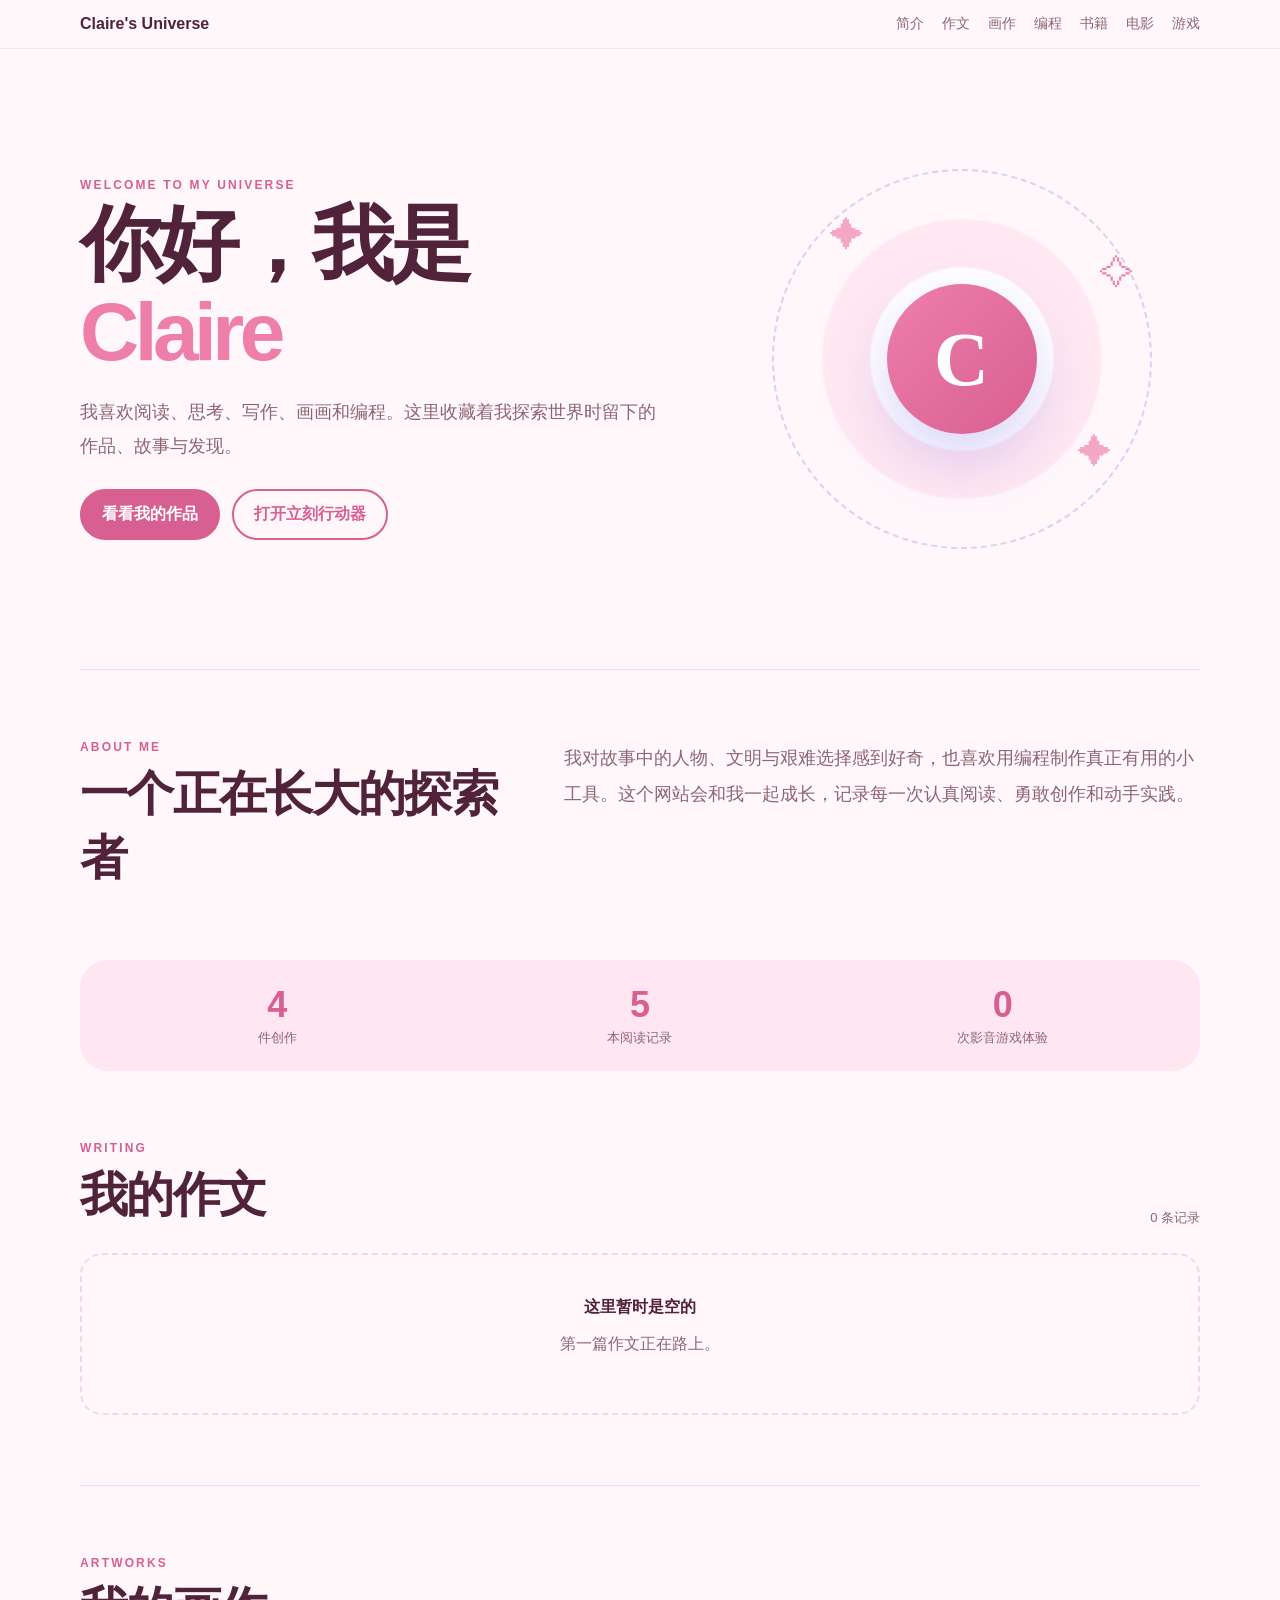
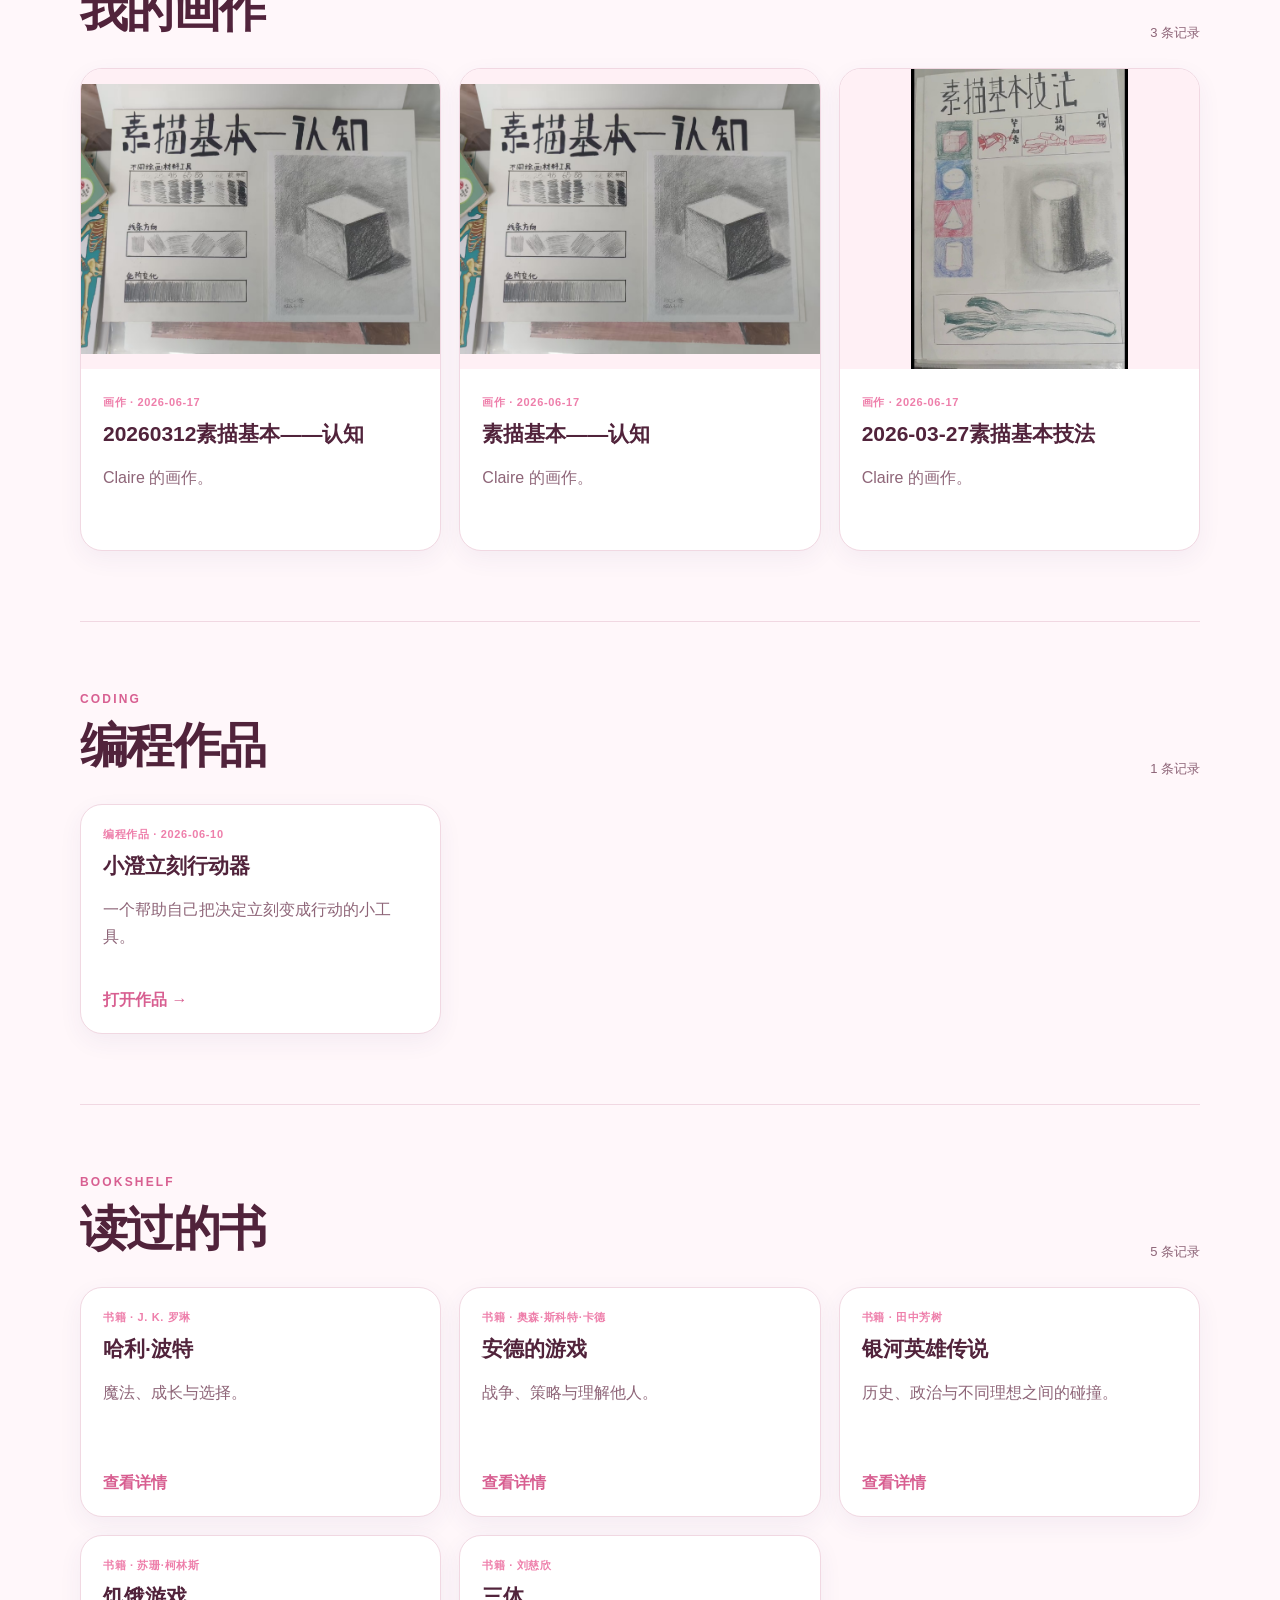
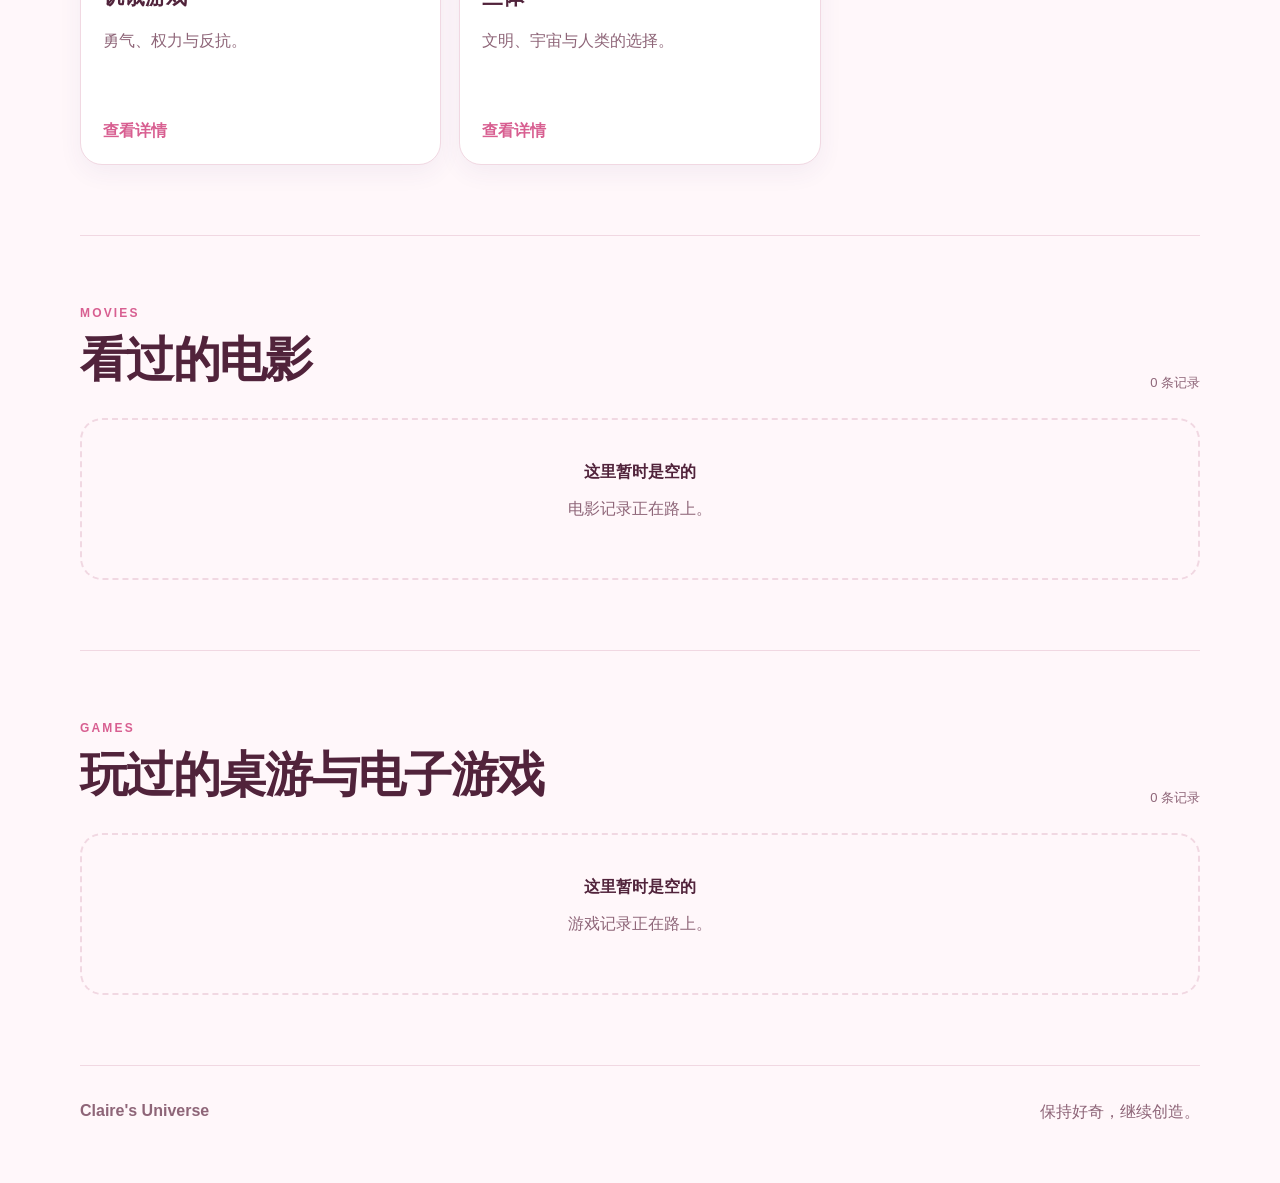
==== index.html @ 708c6642 "Publish artwork: 20260312素描基本——认知" ====
<!doctype html>
<html lang="zh-CN">
<head>
  <meta charset="utf-8">
  <meta name="viewport" content="width=device-width, initial-scale=1">
  <meta name="description" content="Claire 的个人作品与阅读记录">
  <title>Claire 的小宇宙</title>
  <link rel="stylesheet" href="site.css?v=20260611-2">
</head>
<body>
  <header class="topbar">
    <a class="brand" href="#home">Claire's Universe</a>
    <button id="menu-button" aria-label="打开导航">菜单</button>
    <nav id="nav">
      <a href="#about">简介</a>
      <a href="#compositions">作文</a>
      <a href="#artworks">画作</a>
      <a href="#projects">编程</a>
      <a href="#books">书籍</a>
      <a href="#movies">电影</a>
      <a href="#games">游戏</a>
    </nav>
  </header>

  <main>
    <section id="home" class="hero">
      <div class="hero-copy">
        <p class="kicker">WELCOME TO MY UNIVERSE</p>
        <h1>你好，我是 <span>Claire</span></h1>
        <p>我喜欢阅读、思考、写作、画画和编程。这里收藏着我探索世界时留下的作品、故事与发现。</p>
        <div class="hero-actions">
          <a class="button primary" href="#projects">看看我的作品</a>
          <a class="button ghost" href="doit/">打开立刻行动器</a>
        </div>
      </div>
      <div class="orbit" aria-hidden="true">
        <div class="planet">C</div>
        <span class="star s1">✦</span><span class="star s2">✦</span><span class="star s3">✧</span>
      </div>
    </section>

    <section id="about" class="about section">
      <div>
        <p class="kicker">ABOUT ME</p>
        <h2>一个正在长大的探索者</h2>
      </div>
      <p class="about-text">我对故事中的人物、文明与艰难选择感到好奇，也喜欢用编程制作真正有用的小工具。这个网站会和我一起成长，记录每一次认真阅读、勇敢创作和动手实践。</p>
    </section>

    <section class="stats section">
      <div><strong id="work-count">0</strong><span>件创作</span></div>
      <div><strong id="book-count">0</strong><span>本阅读记录</span></div>
      <div><strong id="experience-count">0</strong><span>次影音游戏体验</span></div>
    </section>

    <div id="collections"></div>
  </main>

  <footer>
    <strong>Claire's Universe</strong>
    <span>保持好奇，继续创造。</span>
  </footer>

  <dialog id="detail-dialog">
    <button id="close-dialog" aria-label="关闭">×</button>
    <p id="dialog-meta" class="kicker"></p>
    <h2 id="dialog-title"></h2>
    <img id="dialog-image" alt="">
    <p id="dialog-content"></p>
  </dialog>

  <script src="compositions-data.js?v=20260612183624"></script>
  <script src="artworks-data.js?v=20260617140218"></script>
  <script src="data.js?v=20260611-4"></script>
  <script src="site.js?v=20260611-3"></script>
</body>
</html>
---- site.css ----
:root {
  --ink: #51233b;
  --muted: #8e6578;
  --paper: #fff7fa;
  --lavender: #d85f91;
  --pink: #ee7fab;
  --gold: #f3a7c5;
  --line: #f1d8e2;
  --shadow: 0 18px 50px rgba(151, 65, 103, .14);
}

* { box-sizing: border-box; }
html { scroll-behavior: smooth; }
body {
  margin: 0;
  color: var(--ink);
  background: var(--paper);
  font-family: "Microsoft YaHei", "PingFang SC", sans-serif;
}
button, a { font: inherit; }
a { color: inherit; }

.topbar {
  position: sticky;
  z-index: 10;
  top: 0;
  display: flex;
  align-items: center;
  justify-content: space-between;
  gap: 20px;
  padding: 15px max(24px, calc((100% - 1120px) / 2));
  border-bottom: 1px solid rgba(231, 227, 239, .8);
  background: rgba(255, 247, 250, .9);
  backdrop-filter: blur(14px);
}
.brand { text-decoration: none; font-weight: 900; }
nav { display: flex; gap: 18px; }
nav a { color: var(--muted); font-size: 14px; text-decoration: none; }
nav a:hover { color: var(--lavender); }
#menu-button { display: none; }

main, footer { overflow: hidden; }
.hero, .section, footer {
  width: min(1120px, calc(100% - 40px));
  margin-inline: auto;
}
.hero {
  display: grid;
  min-height: 620px;
  grid-template-columns: 1.1fr .9fr;
  align-items: center;
  gap: 60px;
  padding: 70px 0;
}
.kicker {
  margin: 0 0 8px;
  color: var(--lavender);
  font-size: 12px;
  font-weight: 900;
  letter-spacing: .18em;
}
h1 { margin: 0; font-size: clamp(44px, 8vw, 82px); line-height: 1.08; letter-spacing: -.055em; }
h1 span { color: var(--pink); }
.hero-copy > p:not(.kicker) { max-width: 650px; color: var(--muted); font-size: 18px; line-height: 1.9; }
.hero-actions { display: flex; flex-wrap: wrap; gap: 12px; margin-top: 26px; }
.button {
  padding: 13px 20px;
  border: 2px solid var(--lavender);
  border-radius: 999px;
  text-decoration: none;
  font-weight: 800;
}
.button.primary { color: white; background: var(--lavender); }
.button.ghost { color: var(--lavender); }

.orbit {
  position: relative;
  display: grid;
  width: min(380px, 78vw);
  aspect-ratio: 1;
  place-items: center;
  margin: auto;
  border: 2px dashed #d9d1f3;
  border-radius: 50%;
  background: radial-gradient(circle, #fff 0 34%, #ffe8f1 35% 52%, transparent 53%);
  animation: float 5s ease-in-out infinite;
}
.planet {
  display: grid;
  width: 150px;
  aspect-ratio: 1;
  place-items: center;
  border-radius: 50%;
  color: white;
  background: linear-gradient(135deg, var(--pink), var(--lavender));
  box-shadow: 0 25px 60px rgba(120, 104, 230, .28);
  font: 900 76px Georgia, serif;
}
.star { position: absolute; color: var(--gold); font-size: 34px; }
.s1 { top: 12%; left: 15%; }.s2 { right: 10%; bottom: 20%; }.s3 { top: 22%; right: 4%; color: var(--pink); }
@keyframes float { 50% { transform: translateY(-9px); } }

.section { padding: 70px 0; }
.about { display: grid; grid-template-columns: .8fr 1.2fr; gap: 60px; border-top: 1px solid var(--line); }
h2 { margin: 0; font-size: clamp(30px, 5vw, 48px); letter-spacing: -.035em; }
.about-text { margin: 0; color: var(--muted); font-size: 18px; line-height: 2; }
.stats {
  display: grid;
  grid-template-columns: repeat(3, 1fr);
  gap: 16px;
  padding: 24px;
  border-radius: 28px;
  background: #ffe6f0;
}
.stats div { display: grid; gap: 3px; text-align: center; }
.stats strong { color: var(--lavender); font-size: 36px; }
.stats span { color: var(--muted); font-size: 13px; }
.collection { border-bottom: 1px solid var(--line); }
.section-heading { display: flex; align-items: end; justify-content: space-between; gap: 20px; margin-bottom: 26px; }
.section-heading span { color: var(--muted); font-size: 13px; }
.grid { display: grid; grid-template-columns: repeat(3, 1fr); gap: 18px; }
.item-card {
  overflow: hidden;
  min-height: 230px;
  border: 1px solid var(--line);
  border-radius: 22px;
  background: white;
  box-shadow: 0 8px 24px rgba(72, 58, 112, .06);
  transition: transform .18s, box-shadow .18s;
}
.item-card:hover { transform: translateY(-4px); box-shadow: var(--shadow); }
.item-card > img { width: 100%; height: 210px; object-fit: cover; }
.composition-card, .artwork-card { cursor: pointer; }
.composition-card > img { height: 300px; object-fit: contain; background: #fff0f5; }
.artwork-card > img { height: 300px; object-fit: contain; background: #fff0f5; }
.card-body { display: flex; height: 100%; flex-direction: column; align-items: flex-start; padding: 22px; }
.card-meta { margin: 0 0 10px; color: var(--pink); font-size: 11px; font-weight: 900; letter-spacing: .06em; }
.card-body h3 { margin: 0; font-size: 21px; }
.card-body > p:not(.card-meta) { flex: 1; color: var(--muted); line-height: 1.7; }
.card-body a, .card-body button {
  border: 0;
  padding: 0;
  color: var(--lavender);
  background: transparent;
  cursor: pointer;
  text-decoration: none;
  font-weight: 900;
}
.empty { grid-column: 1 / -1; padding: 42px; border: 2px dashed var(--line); border-radius: 22px; color: var(--muted); text-align: center; }
.empty strong { color: var(--ink); }
.detail-page { width: min(1050px, calc(100% - 32px)); margin: 0 auto; padding: 70px 0; }
.detail-page h1 { font-size: clamp(38px, 7vw, 68px); }
.detail-meta, .detail-summary, .zoom-hint { color: var(--muted); line-height: 1.8; }
#full-image-link { display: block; margin-top: 28px; }
#full-composition-image { display: block; width: 100%; height: auto; border-radius: 18px; background: white; box-shadow: var(--shadow); }
.zoom-hint { text-align: center; }
footer { display: flex; justify-content: space-between; gap: 20px; padding: 36px 0 60px; color: var(--muted); }

dialog { width: min(920px, calc(100% - 32px)); border: 0; border-radius: 24px; padding: 34px; box-shadow: var(--shadow); }
dialog::backdrop { background: rgba(23, 34, 59, .55); }
#close-dialog { float: right; border: 0; background: transparent; font-size: 28px; cursor: pointer; }
#dialog-image { width: 100%; max-height: 78vh; object-fit: contain; border-radius: 14px; }
#dialog-content { white-space: pre-wrap; color: var(--muted); line-height: 1.9; }

@media (max-width: 800px) {
  #menu-button { display: block; border: 0; padding: 8px; color: var(--lavender); background: transparent; font-weight: 800; }
  nav { position: absolute; top: 58px; right: 16px; display: none; width: 160px; padding: 14px; border: 1px solid var(--line); border-radius: 16px; background: white; box-shadow: var(--shadow); }
  nav.open { display: grid; }
  .hero { min-height: auto; grid-template-columns: 1fr; padding-top: 55px; text-align: center; }
  .hero-actions { justify-content: center; }
  .orbit { width: min(300px, 75vw); }
  .about { grid-template-columns: 1fr; gap: 20px; }
  .grid { grid-template-columns: 1fr; }
  footer { display: grid; }
}
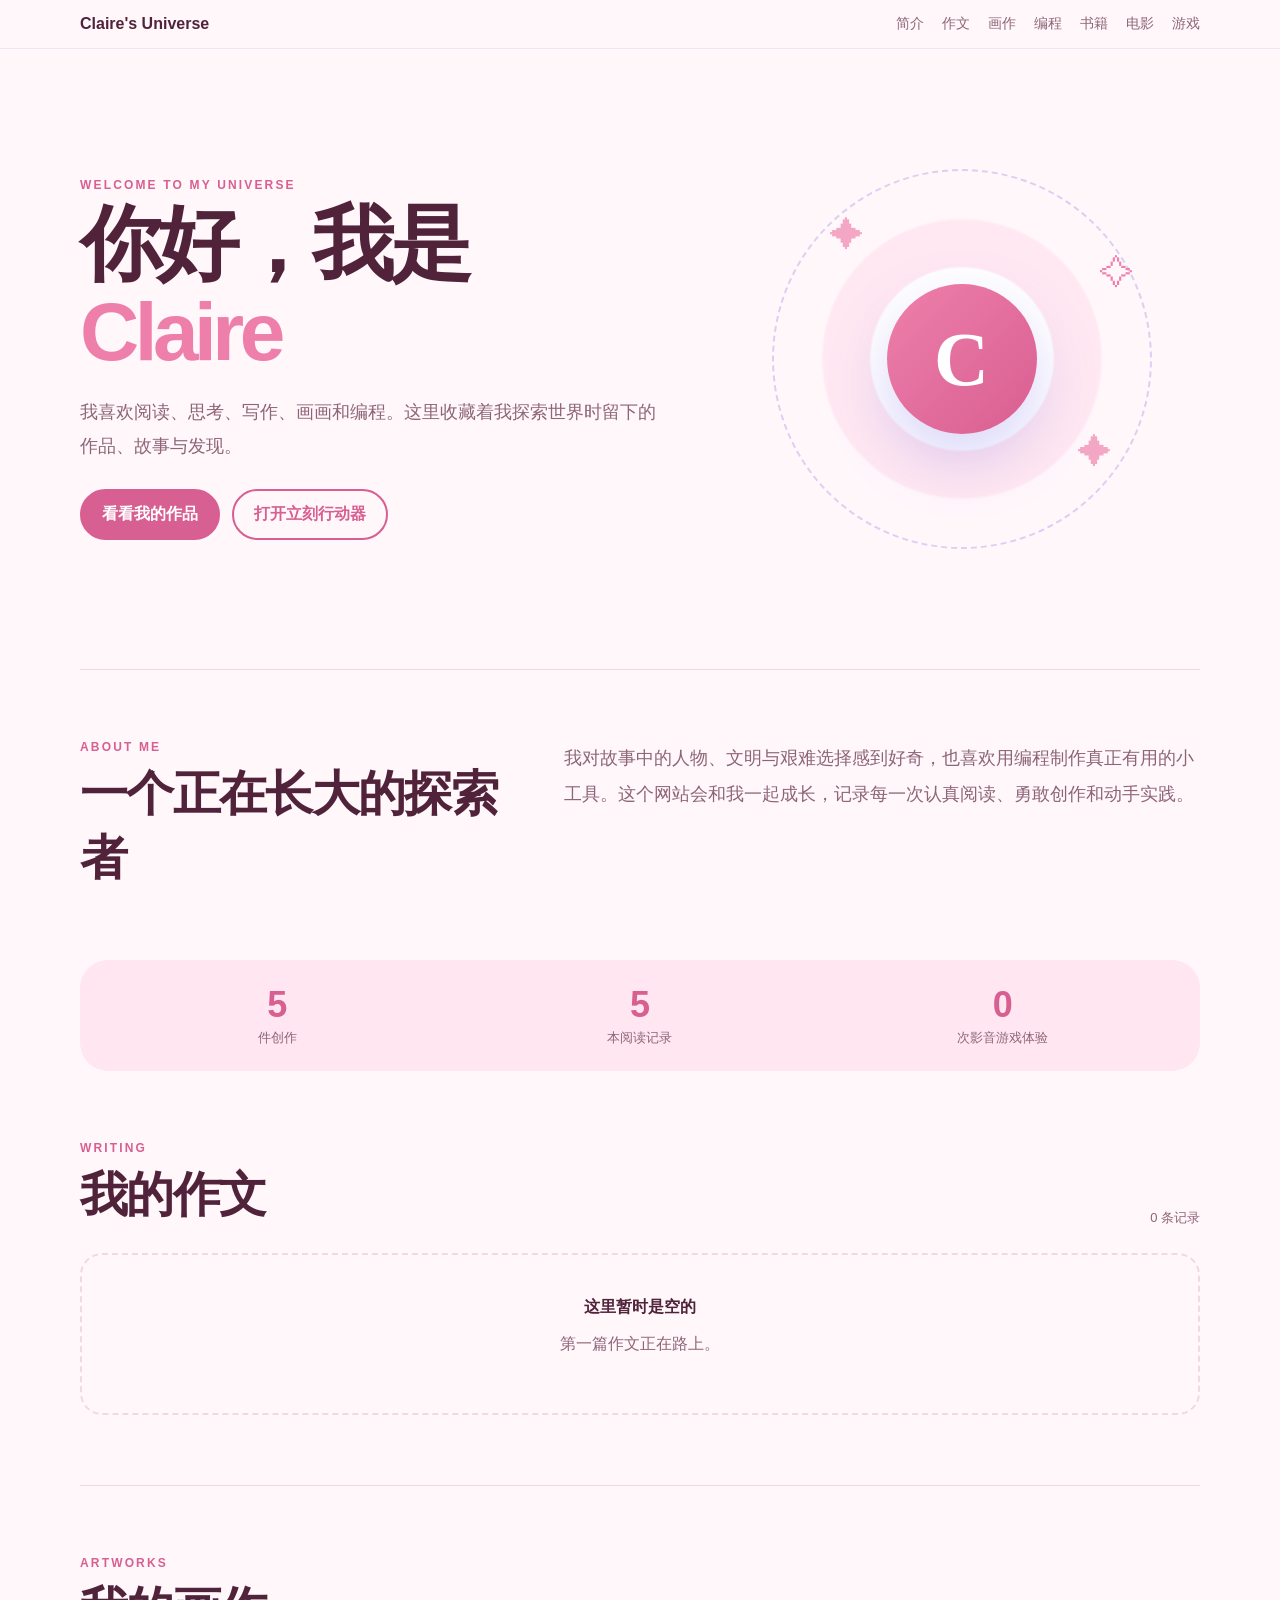
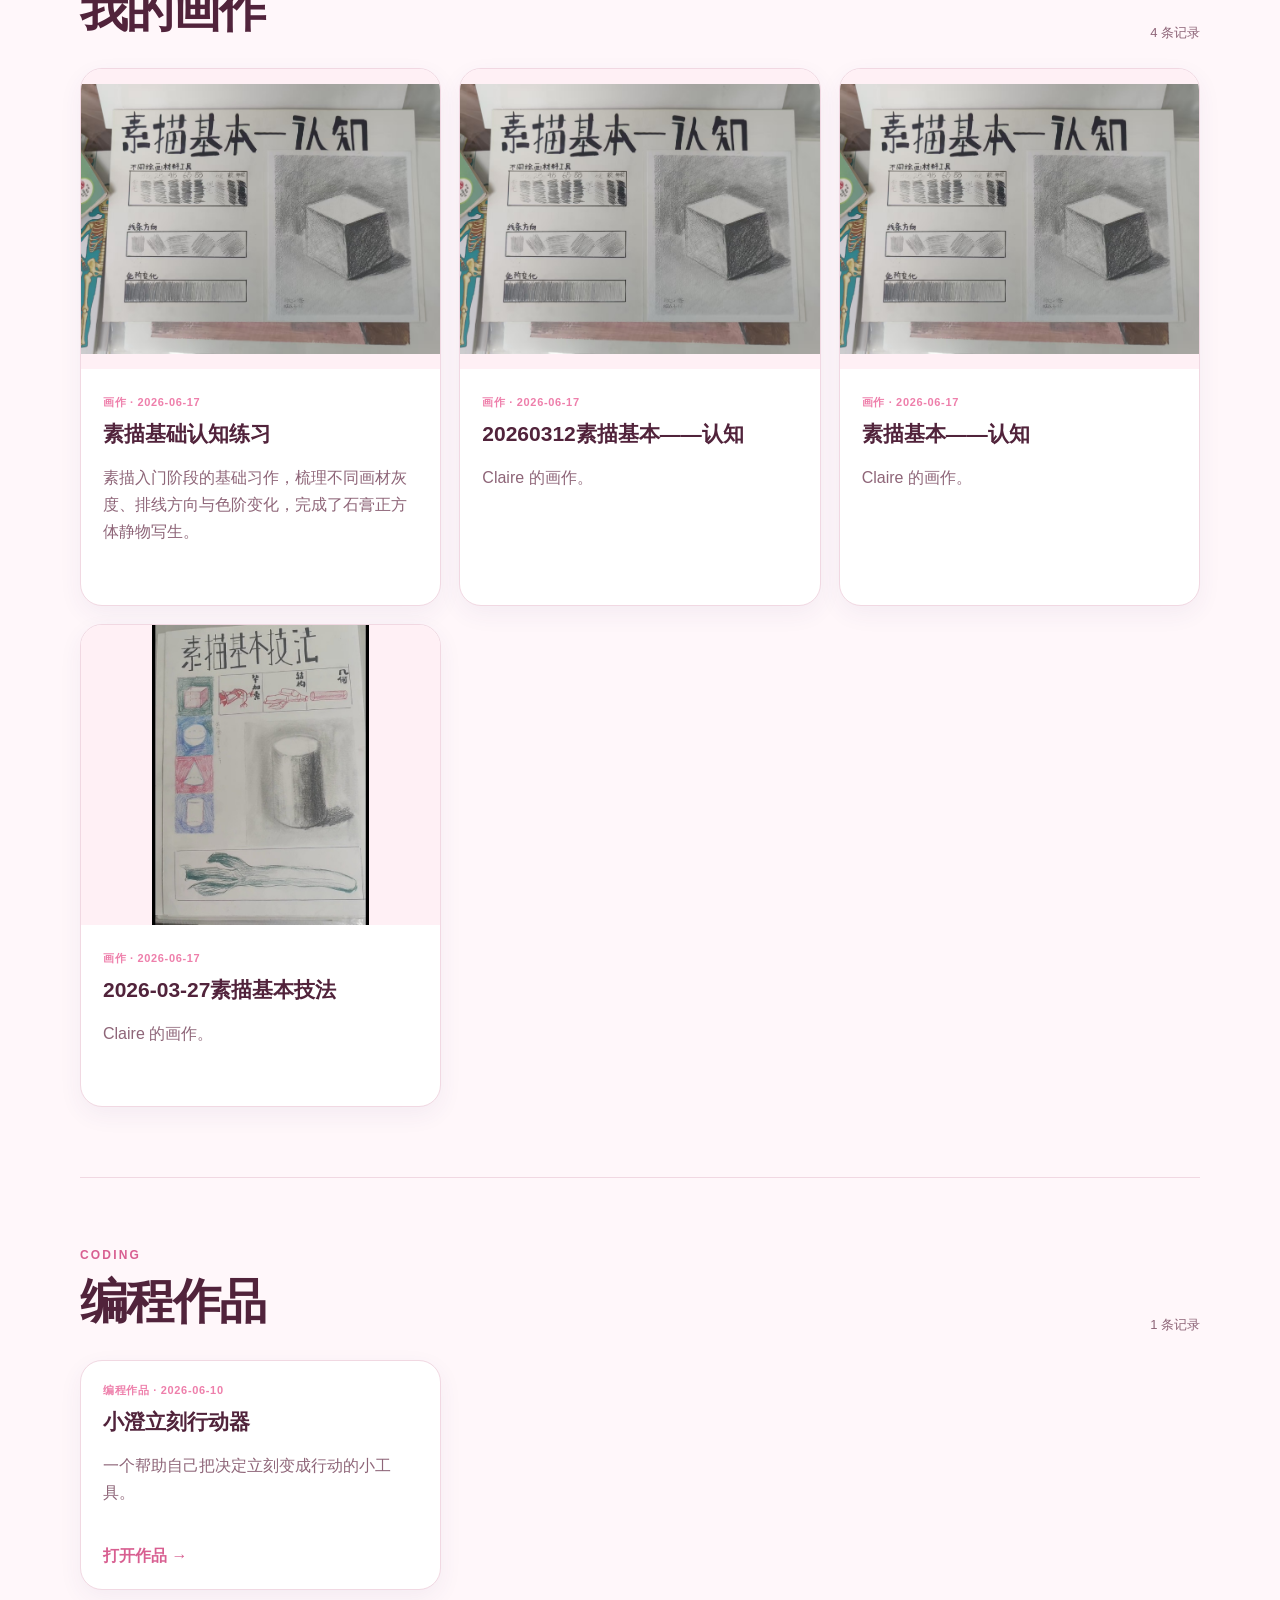
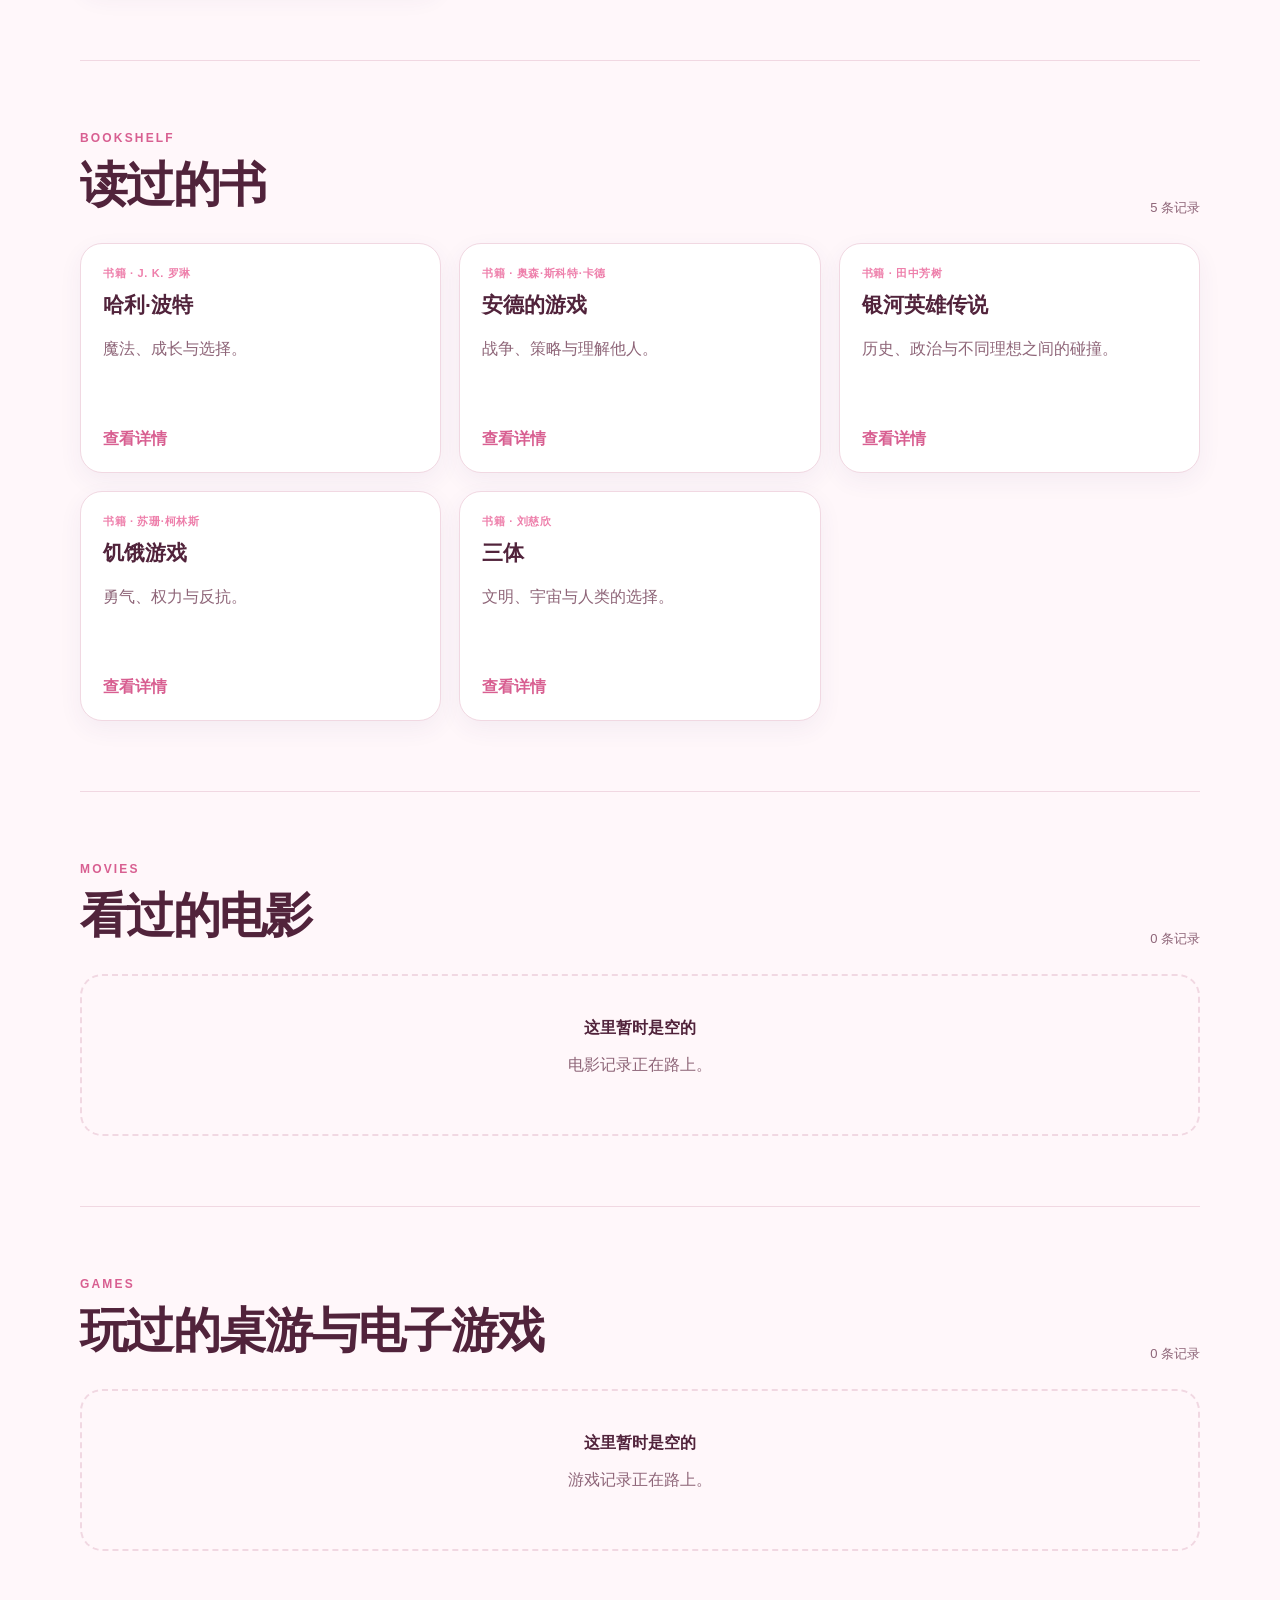
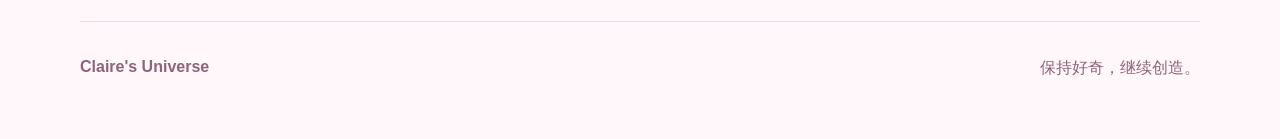
==== commit 9327dfc4: "Publish artwork: 素描基础认知练习" ====
--- a/index.html
+++ b/index.html
@@ -70,7 +70,7 @@
   </dialog>
 
   <script src="compositions-data.js?v=20260612183624"></script>
-  <script src="artworks-data.js?v=20260617140218"></script>
+  <script src="artworks-data.js?v=20260617144356"></script>
   <script src="data.js?v=20260611-4"></script>
   <script src="site.js?v=20260611-3"></script>
 </body>
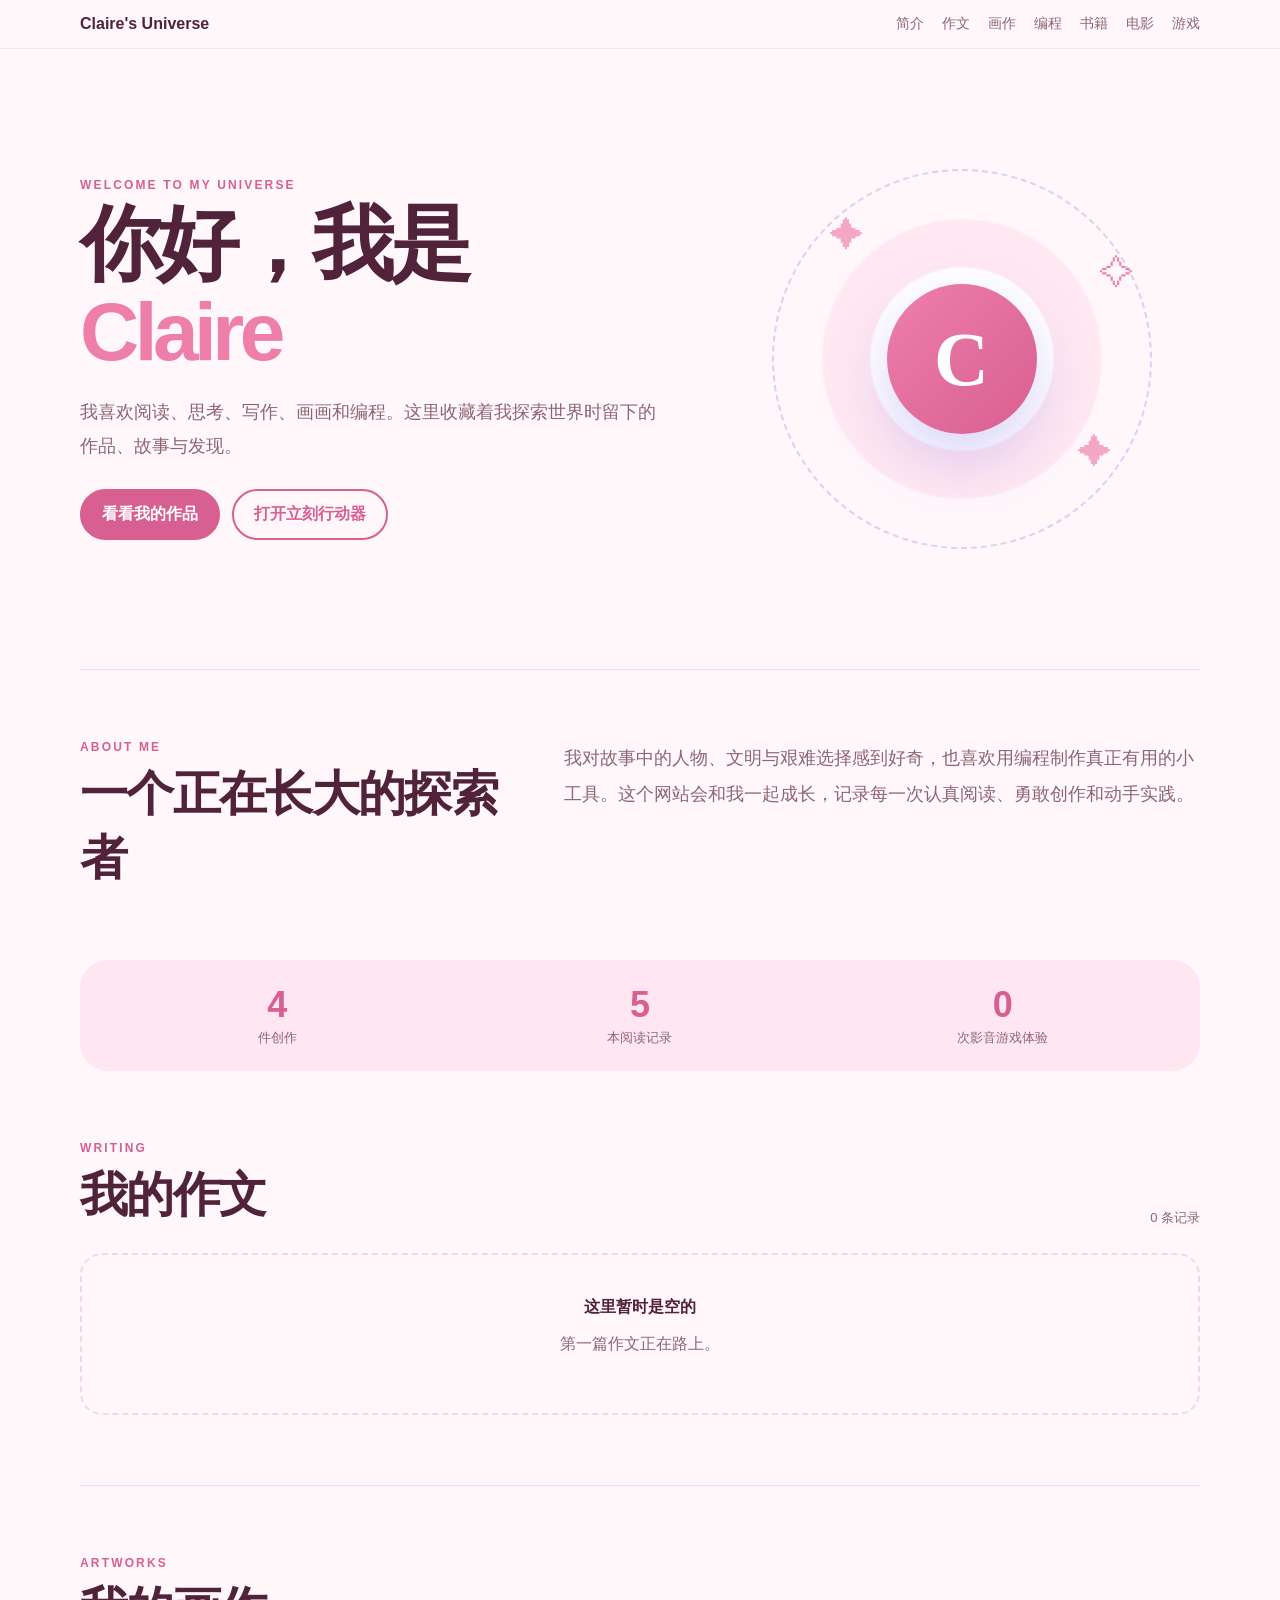
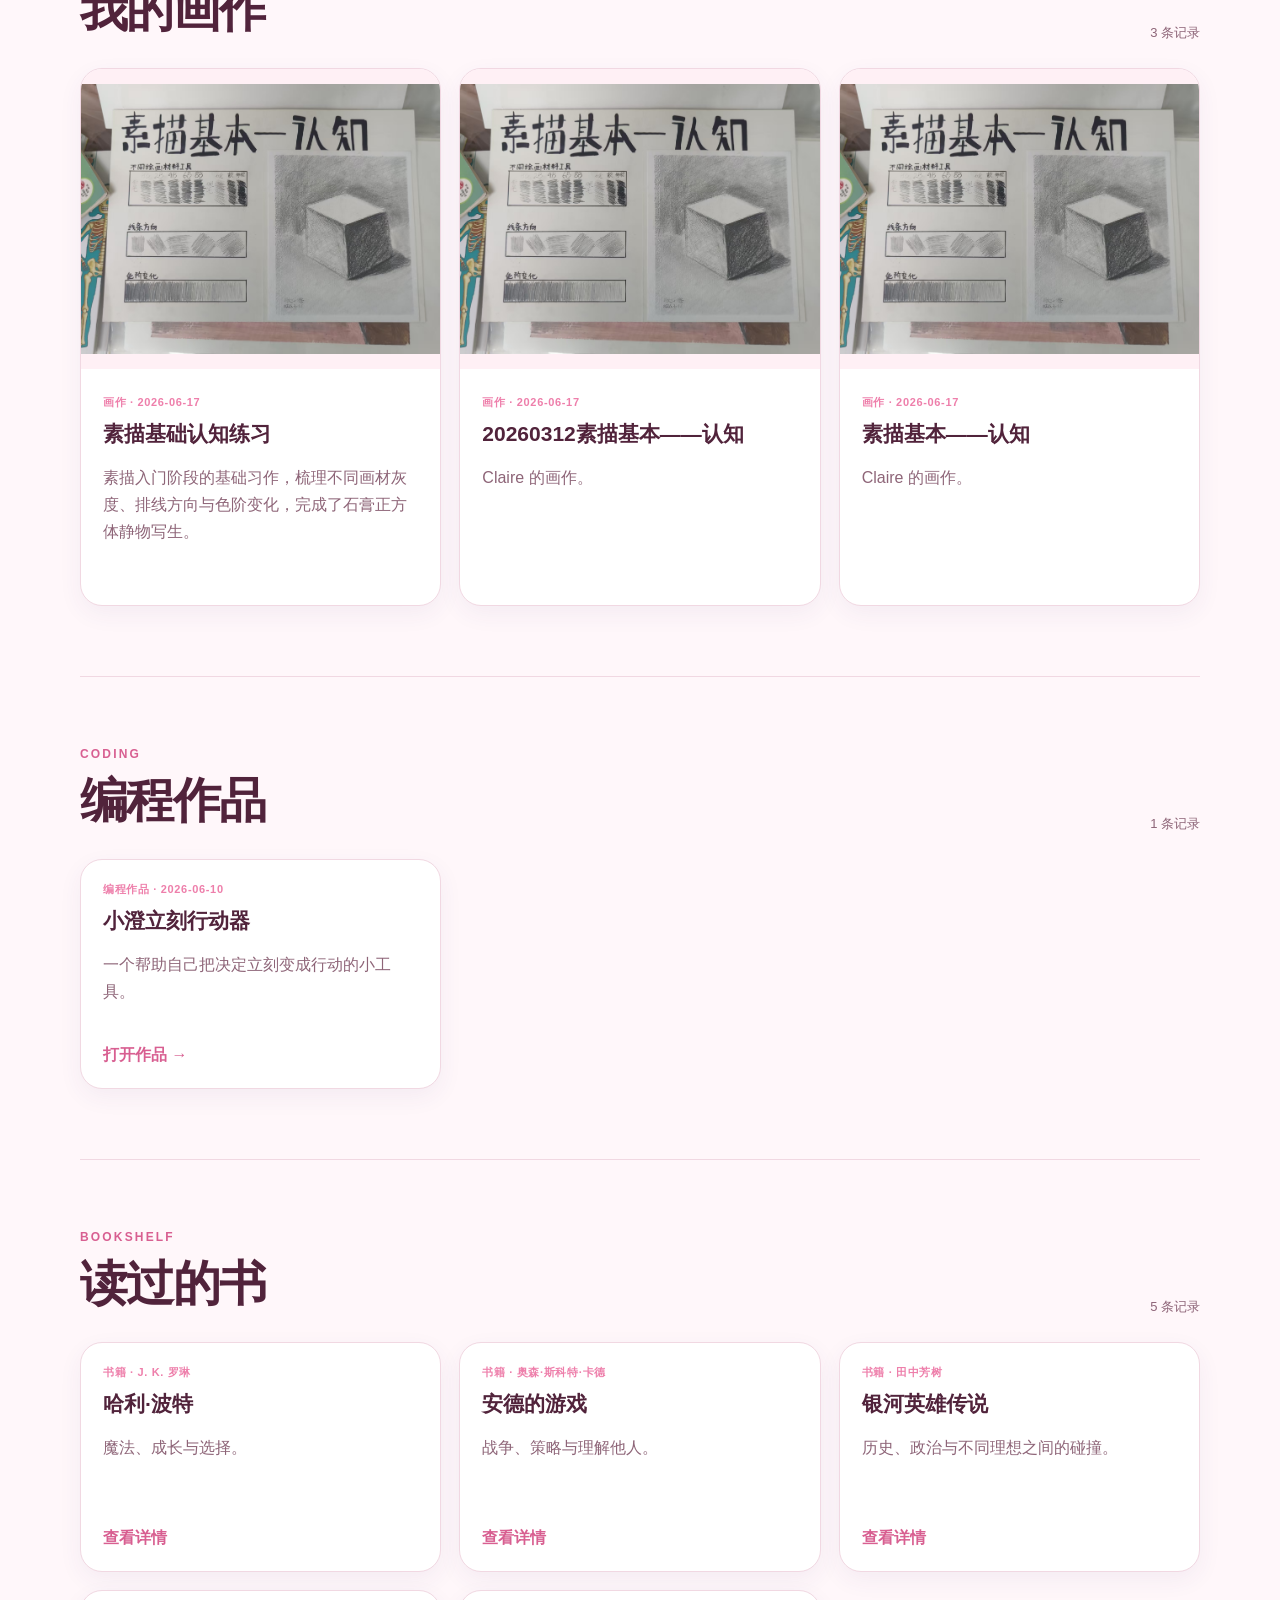
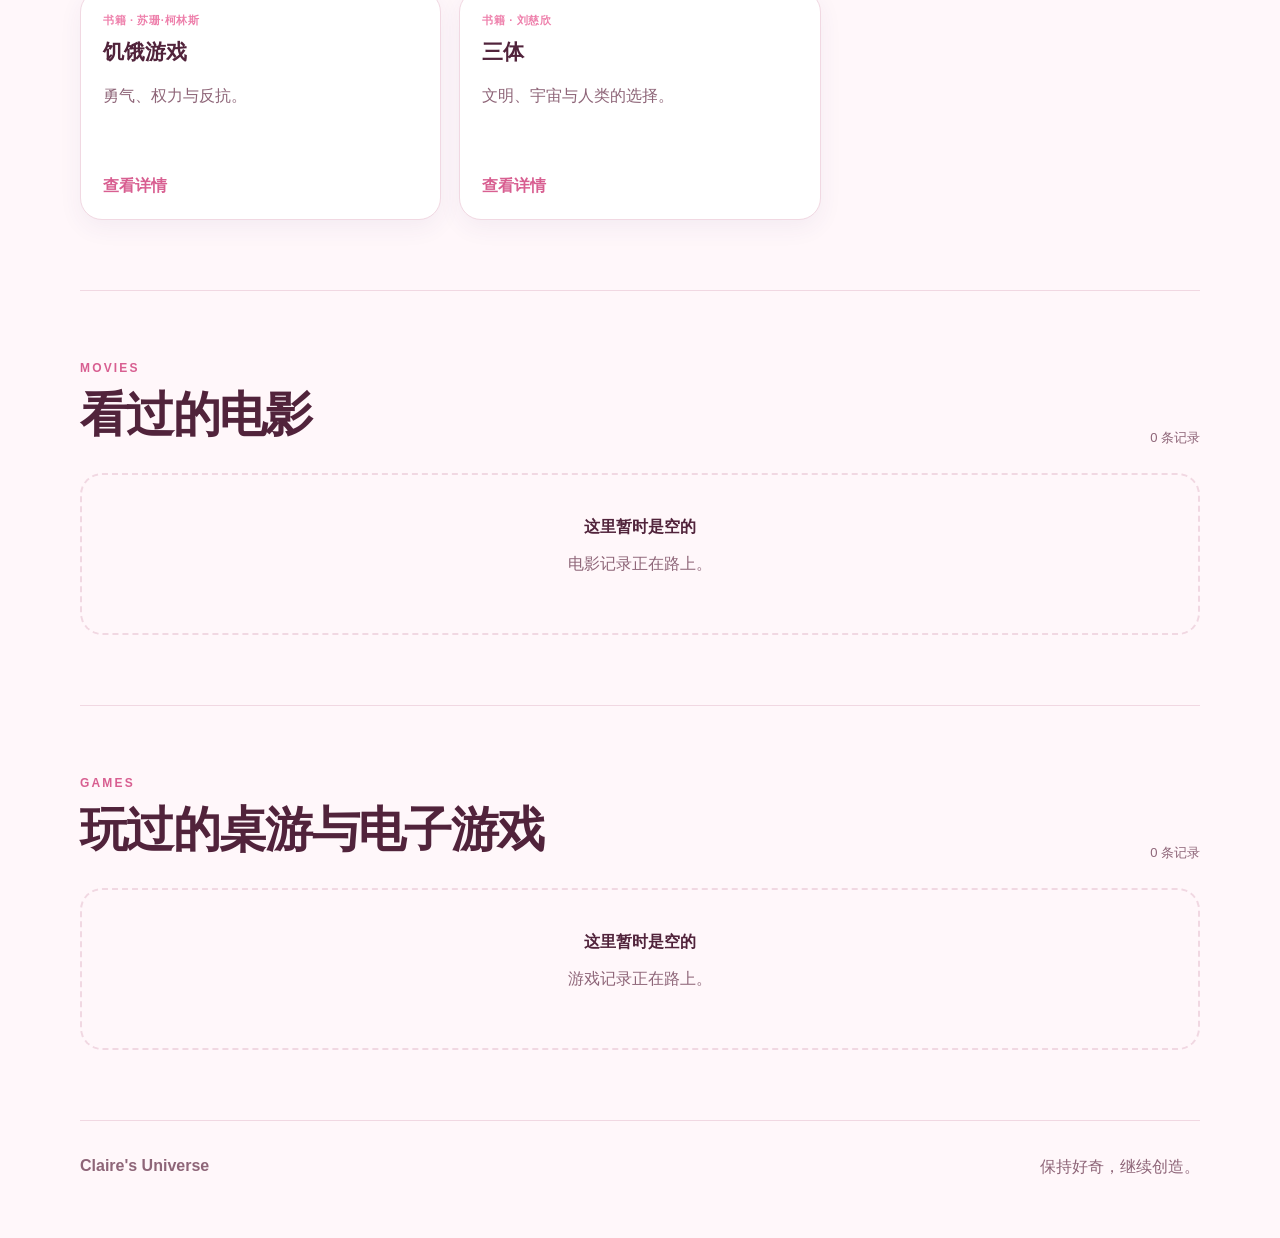
==== commit 03629154: "Delete artwork: 2026-03-27素描基本技法" ====
--- a/index.html
+++ b/index.html
@@ -70,7 +70,7 @@
   </dialog>
 
   <script src="compositions-data.js?v=20260612183624"></script>
-  <script src="artworks-data.js?v=20260617144356"></script>
+  <script src="artworks-data.js?v=20260617155413"></script>
   <script src="data.js?v=20260611-4"></script>
   <script src="site.js?v=20260611-3"></script>
 </body>
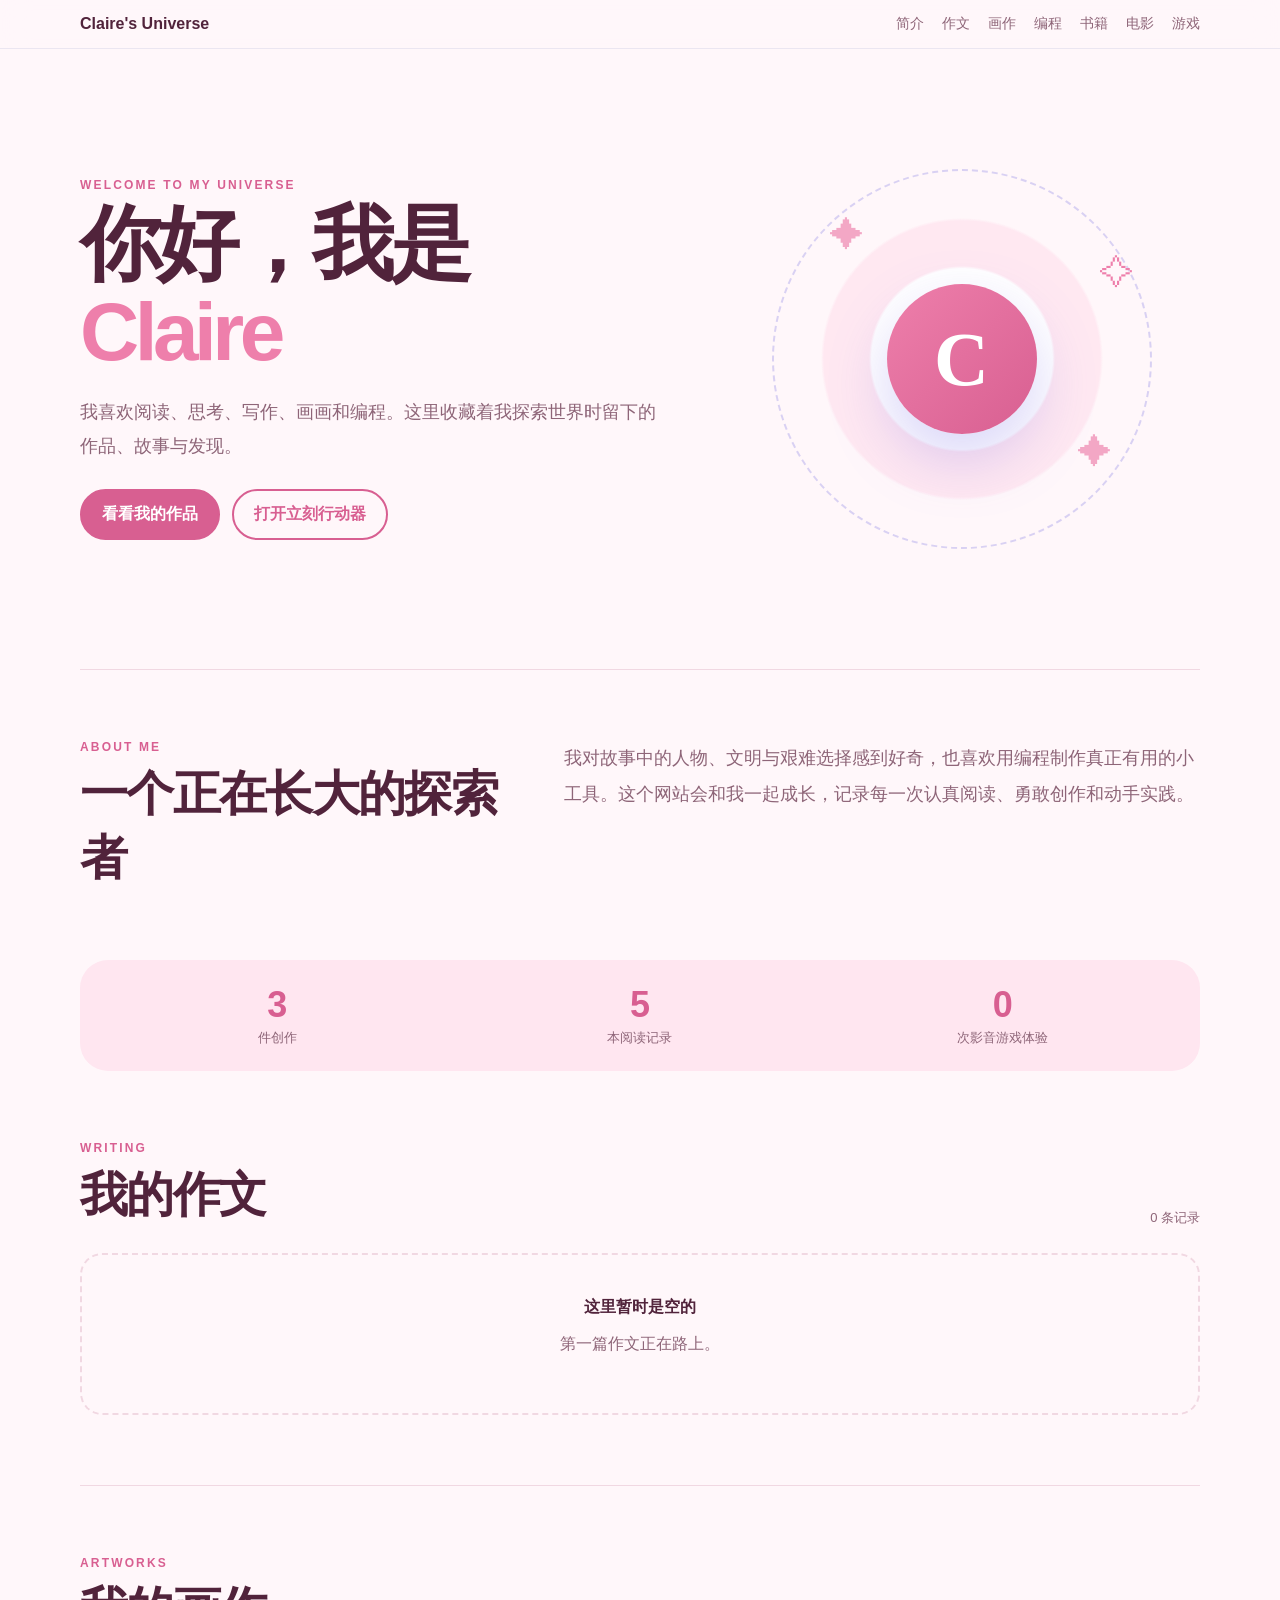
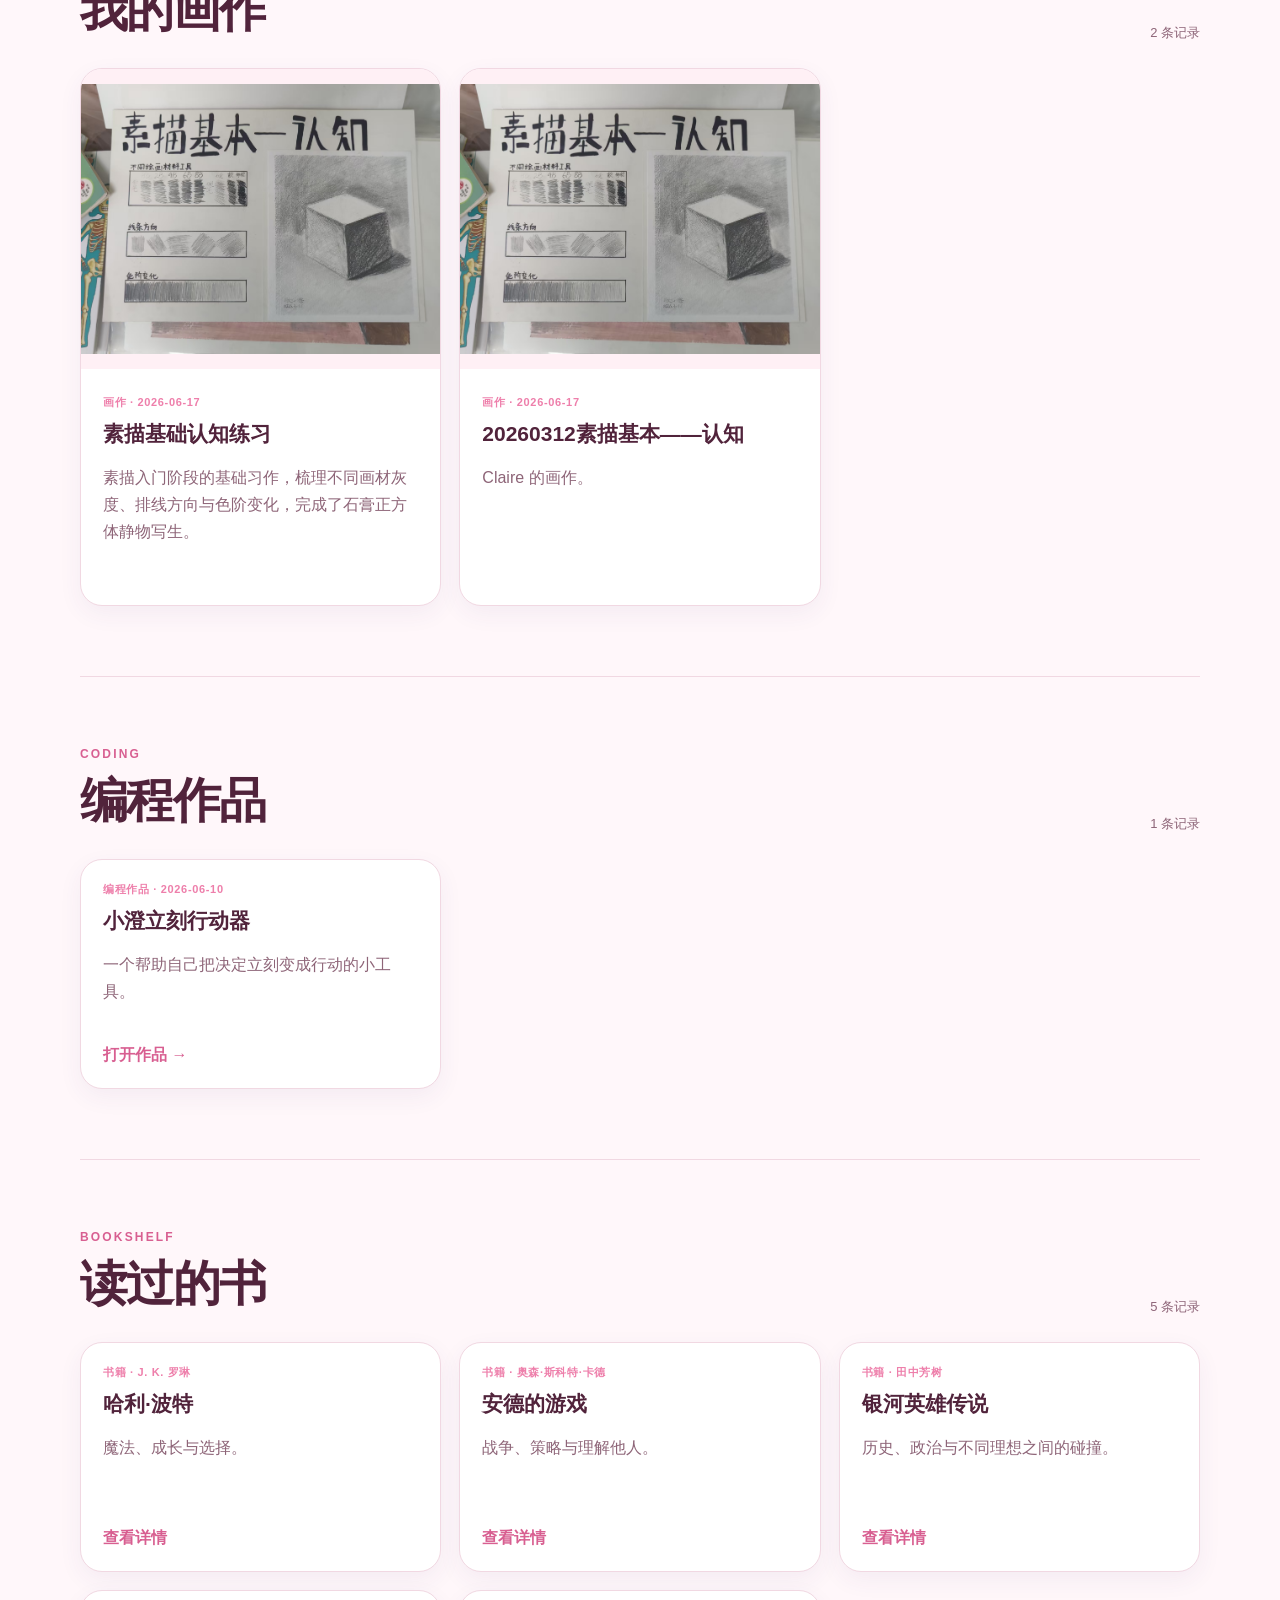
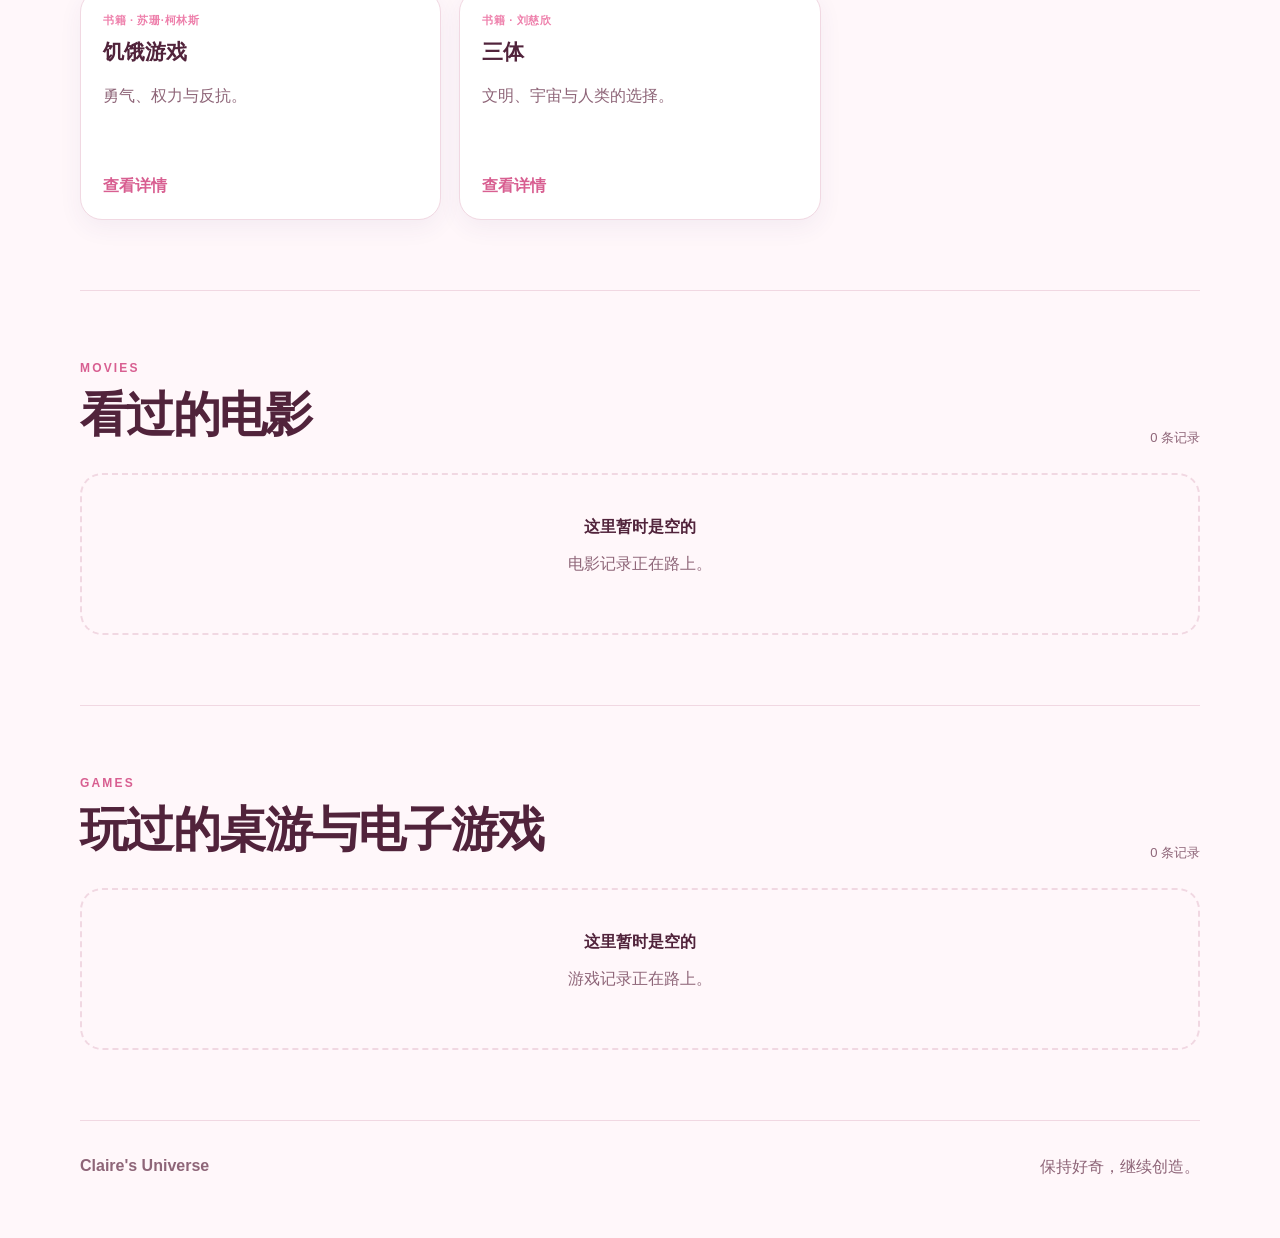
==== commit cf3ba0c7: "Delete artwork: 素描基本——认知" ====
--- a/index.html
+++ b/index.html
@@ -70,7 +70,7 @@
   </dialog>
 
   <script src="compositions-data.js?v=20260612183624"></script>
-  <script src="artworks-data.js?v=20260617155413"></script>
+  <script src="artworks-data.js?v=20260617155427"></script>
   <script src="data.js?v=20260611-4"></script>
   <script src="site.js?v=20260611-3"></script>
 </body>
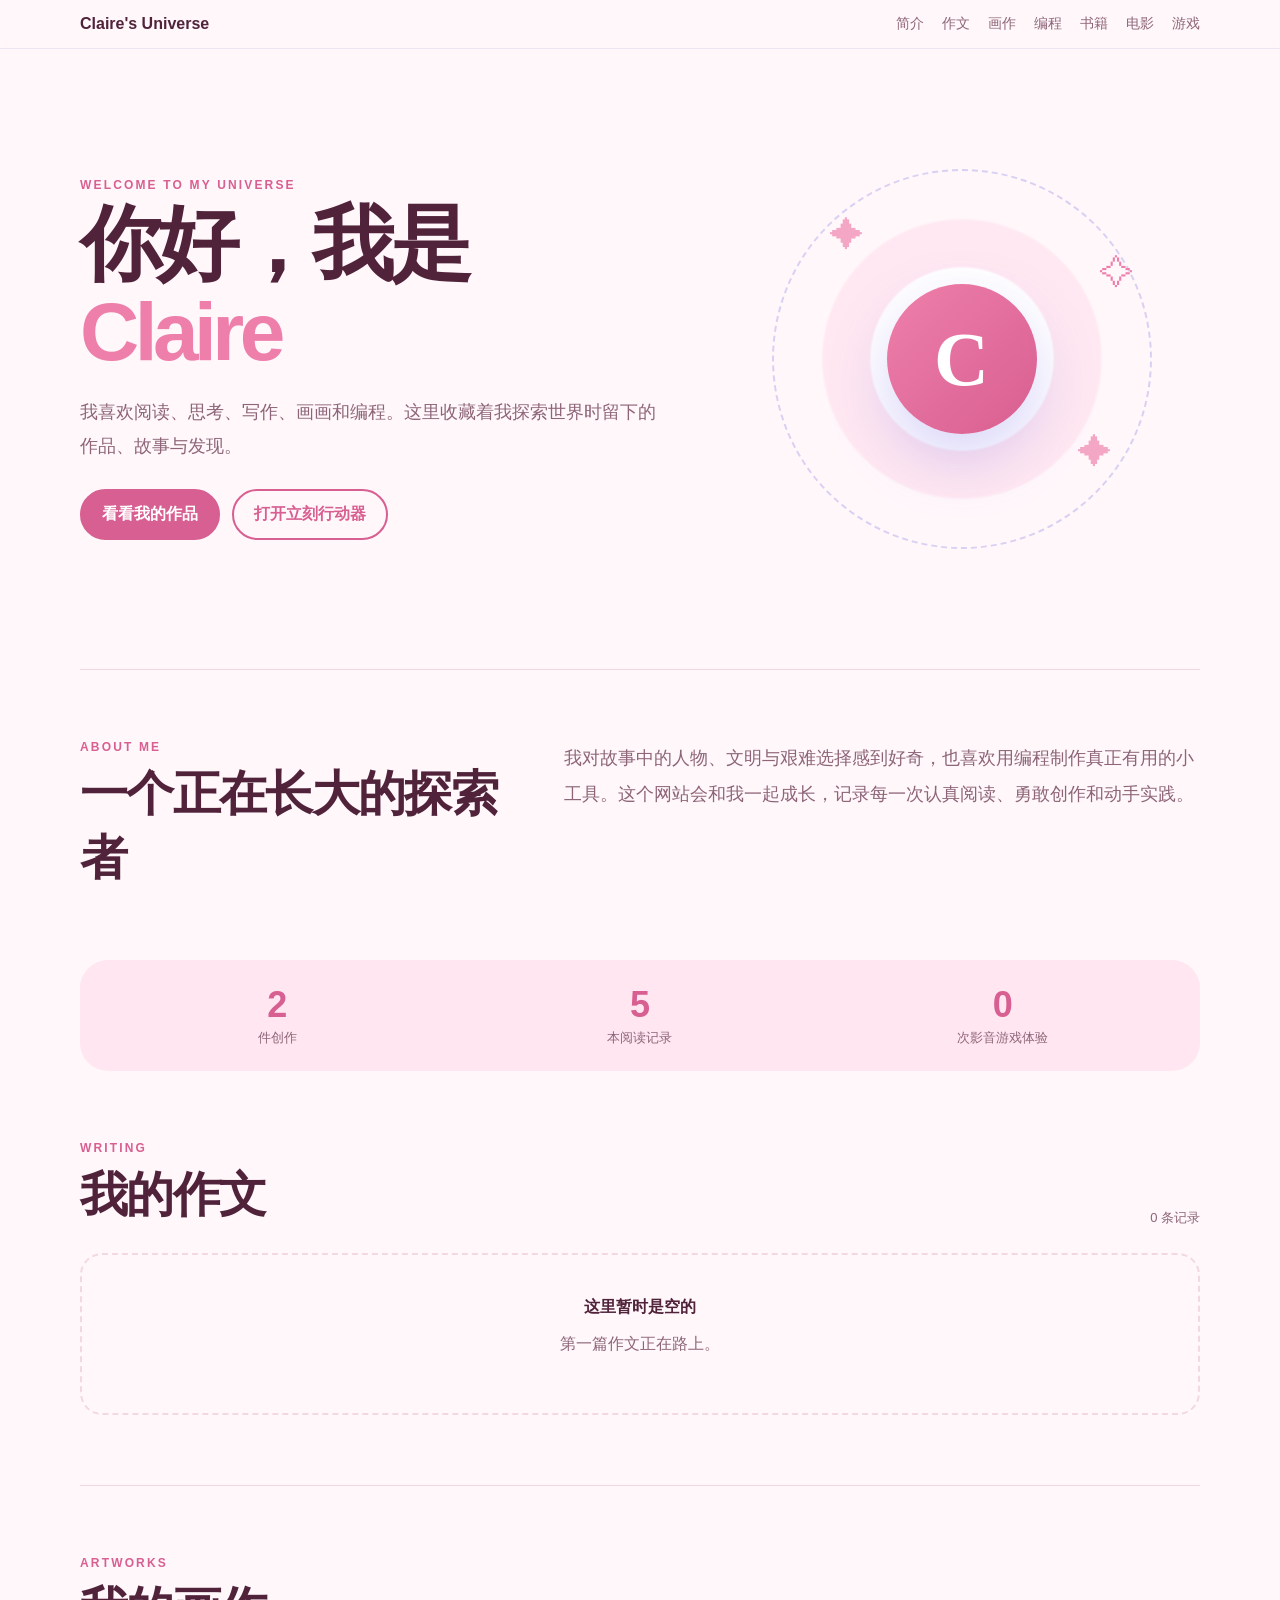
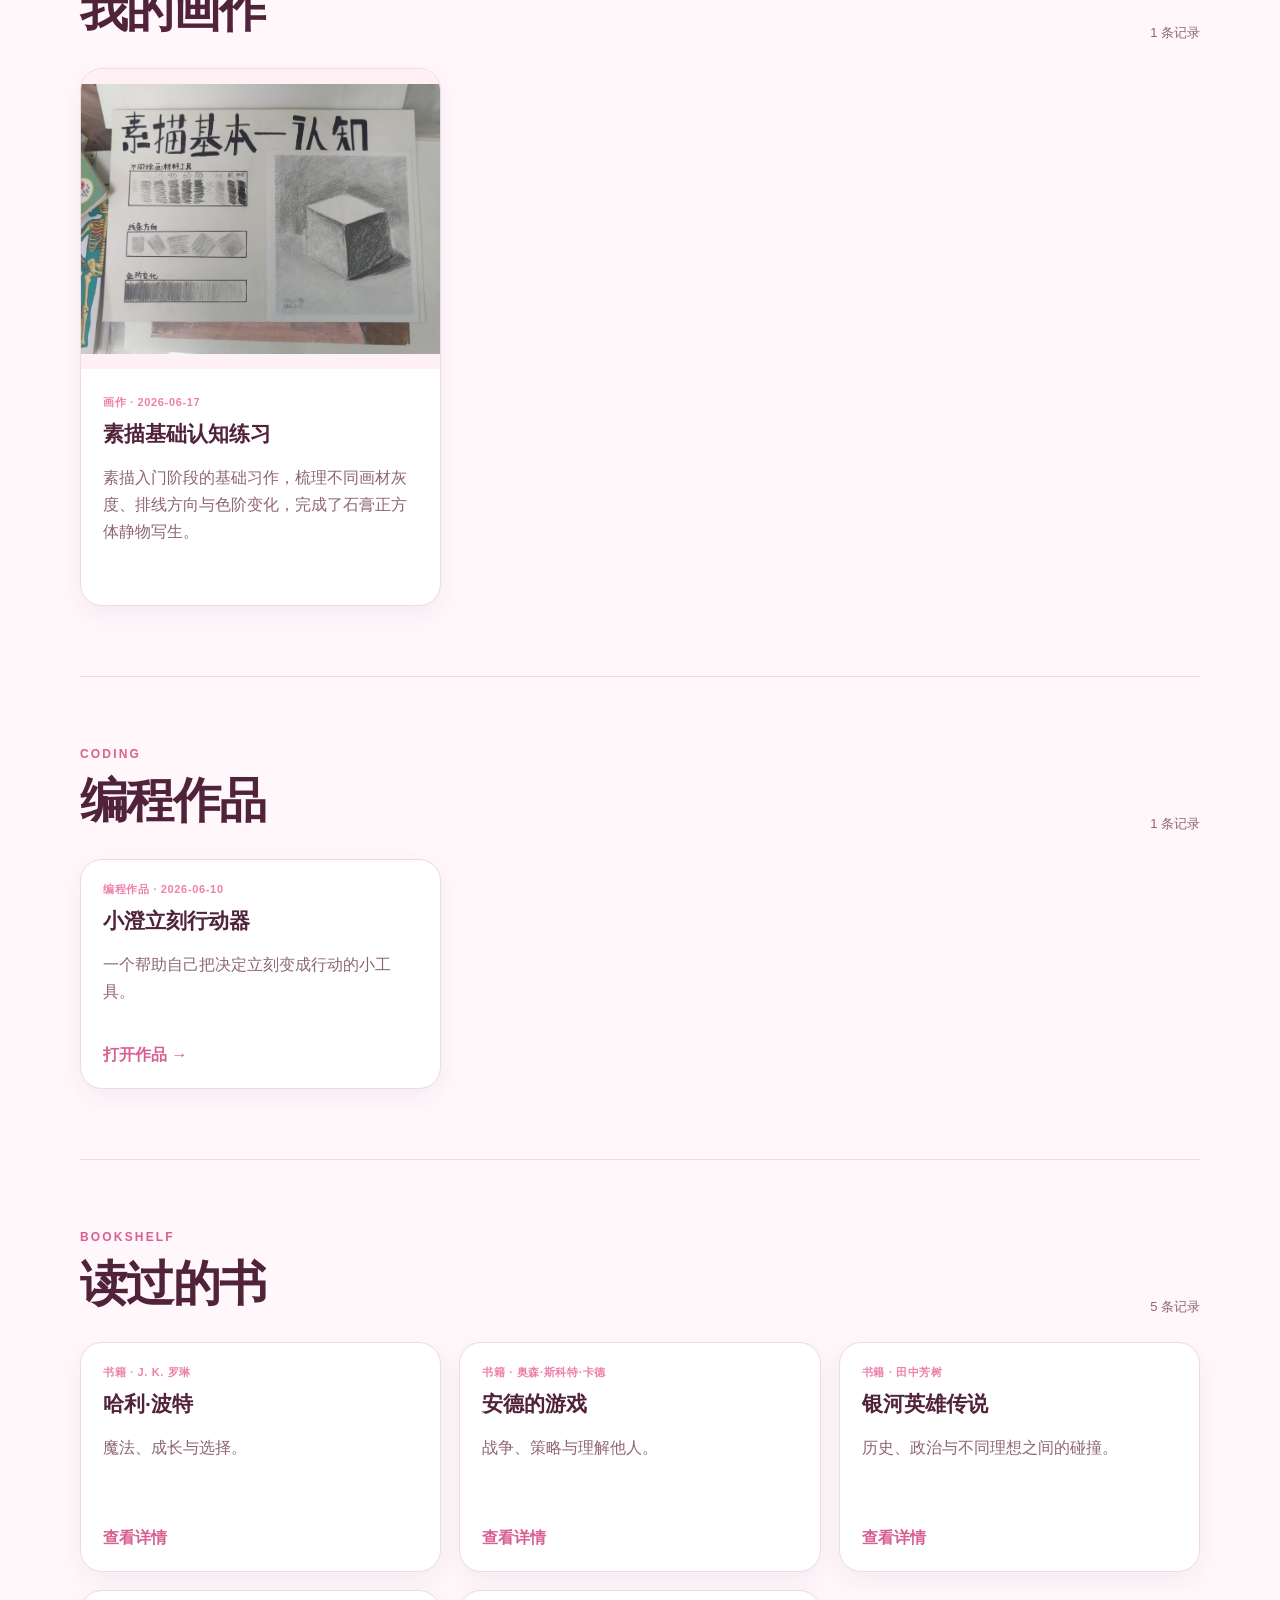
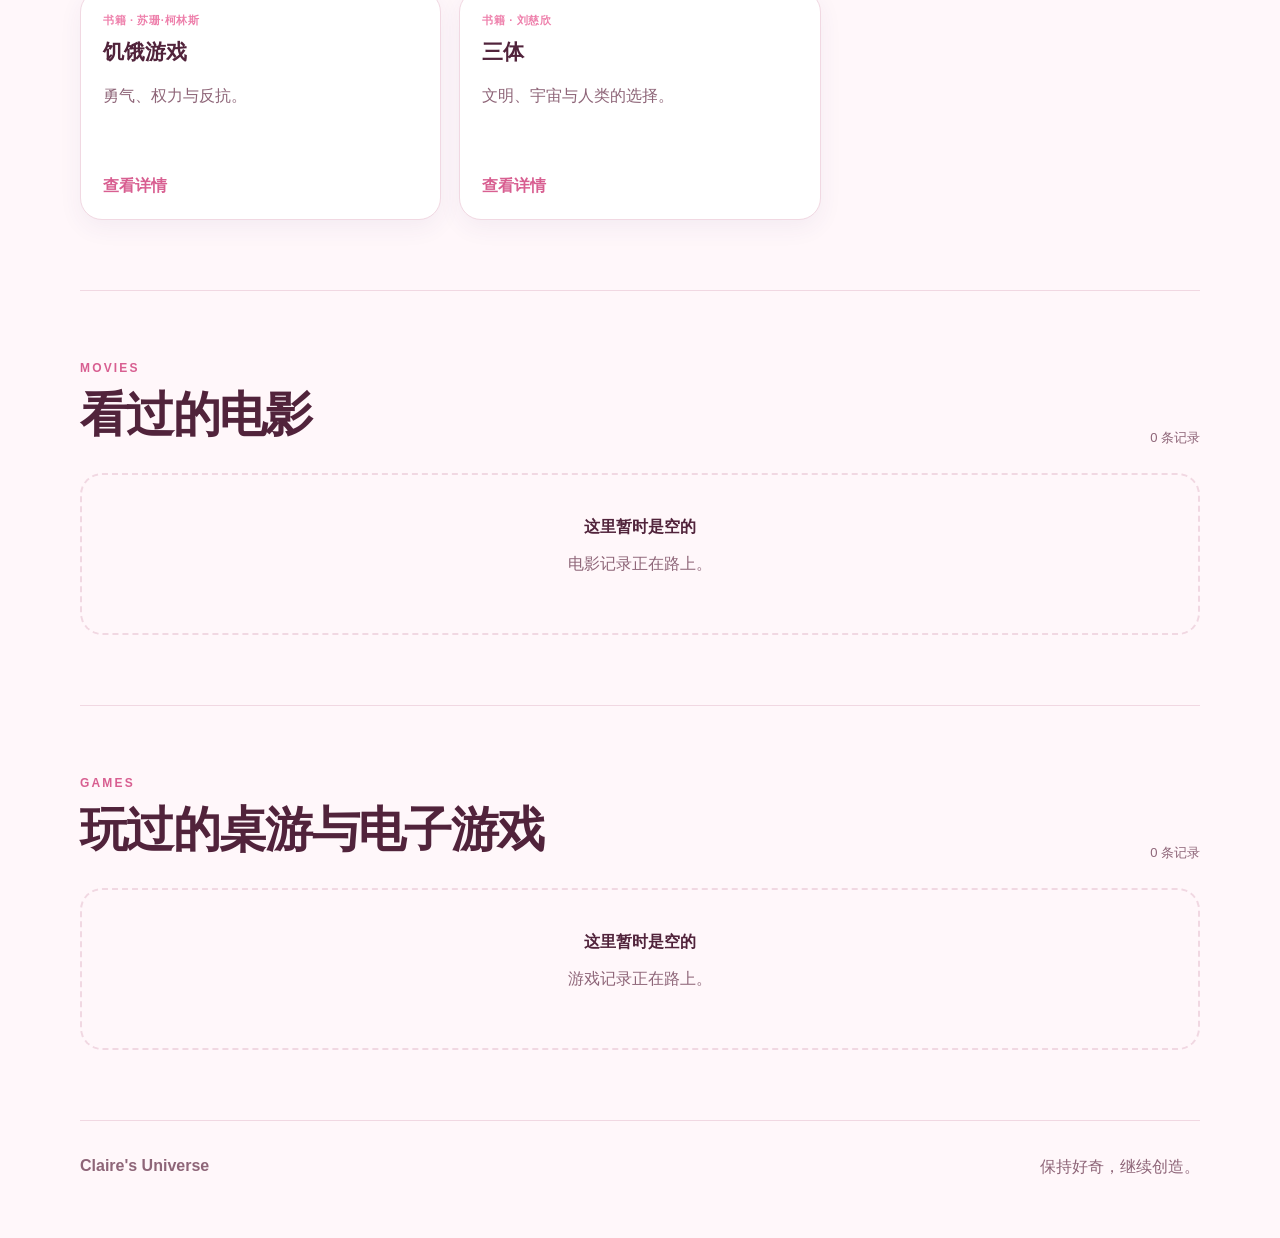
==== commit 8306016a: "Delete artwork: 20260312素描基本——认知" ====
--- a/index.html
+++ b/index.html
@@ -70,7 +70,7 @@
   </dialog>
 
   <script src="compositions-data.js?v=20260612183624"></script>
-  <script src="artworks-data.js?v=20260617155427"></script>
+  <script src="artworks-data.js?v=20260617155439"></script>
   <script src="data.js?v=20260611-4"></script>
   <script src="site.js?v=20260611-3"></script>
 </body>
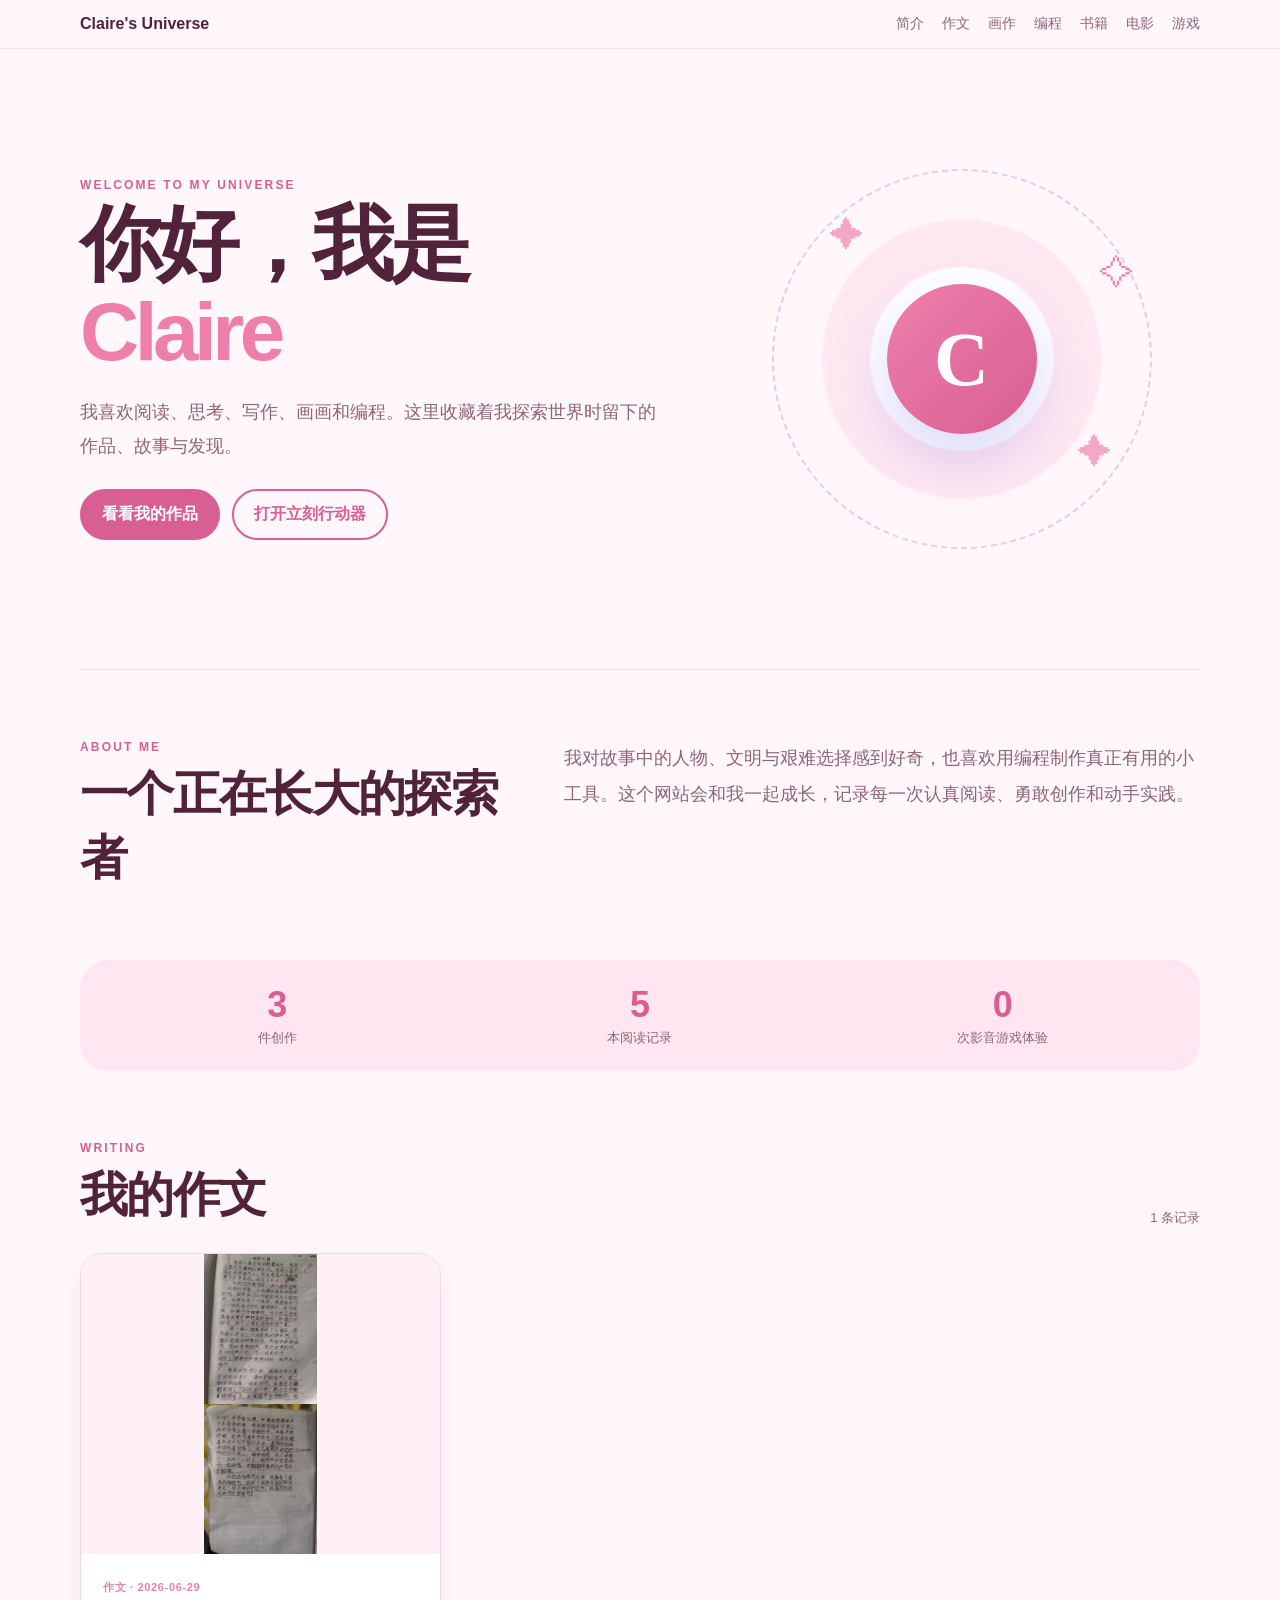
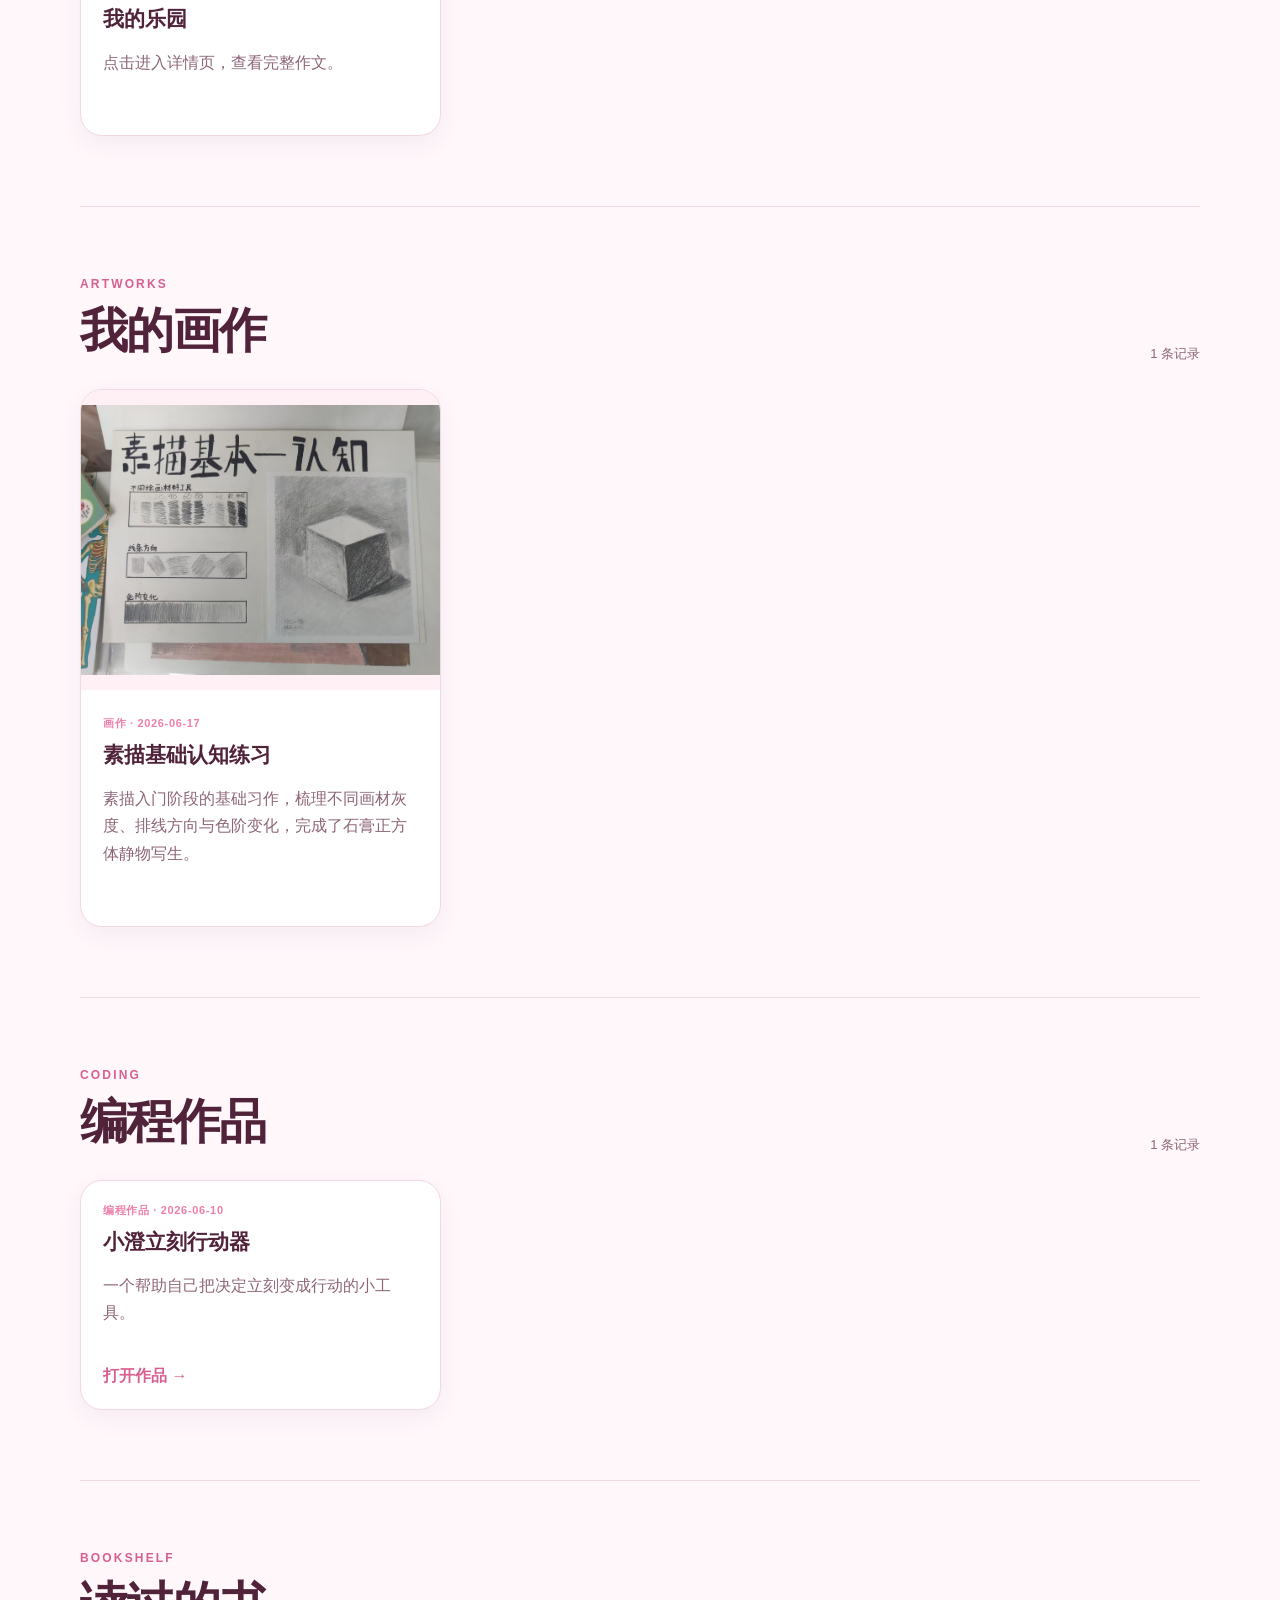
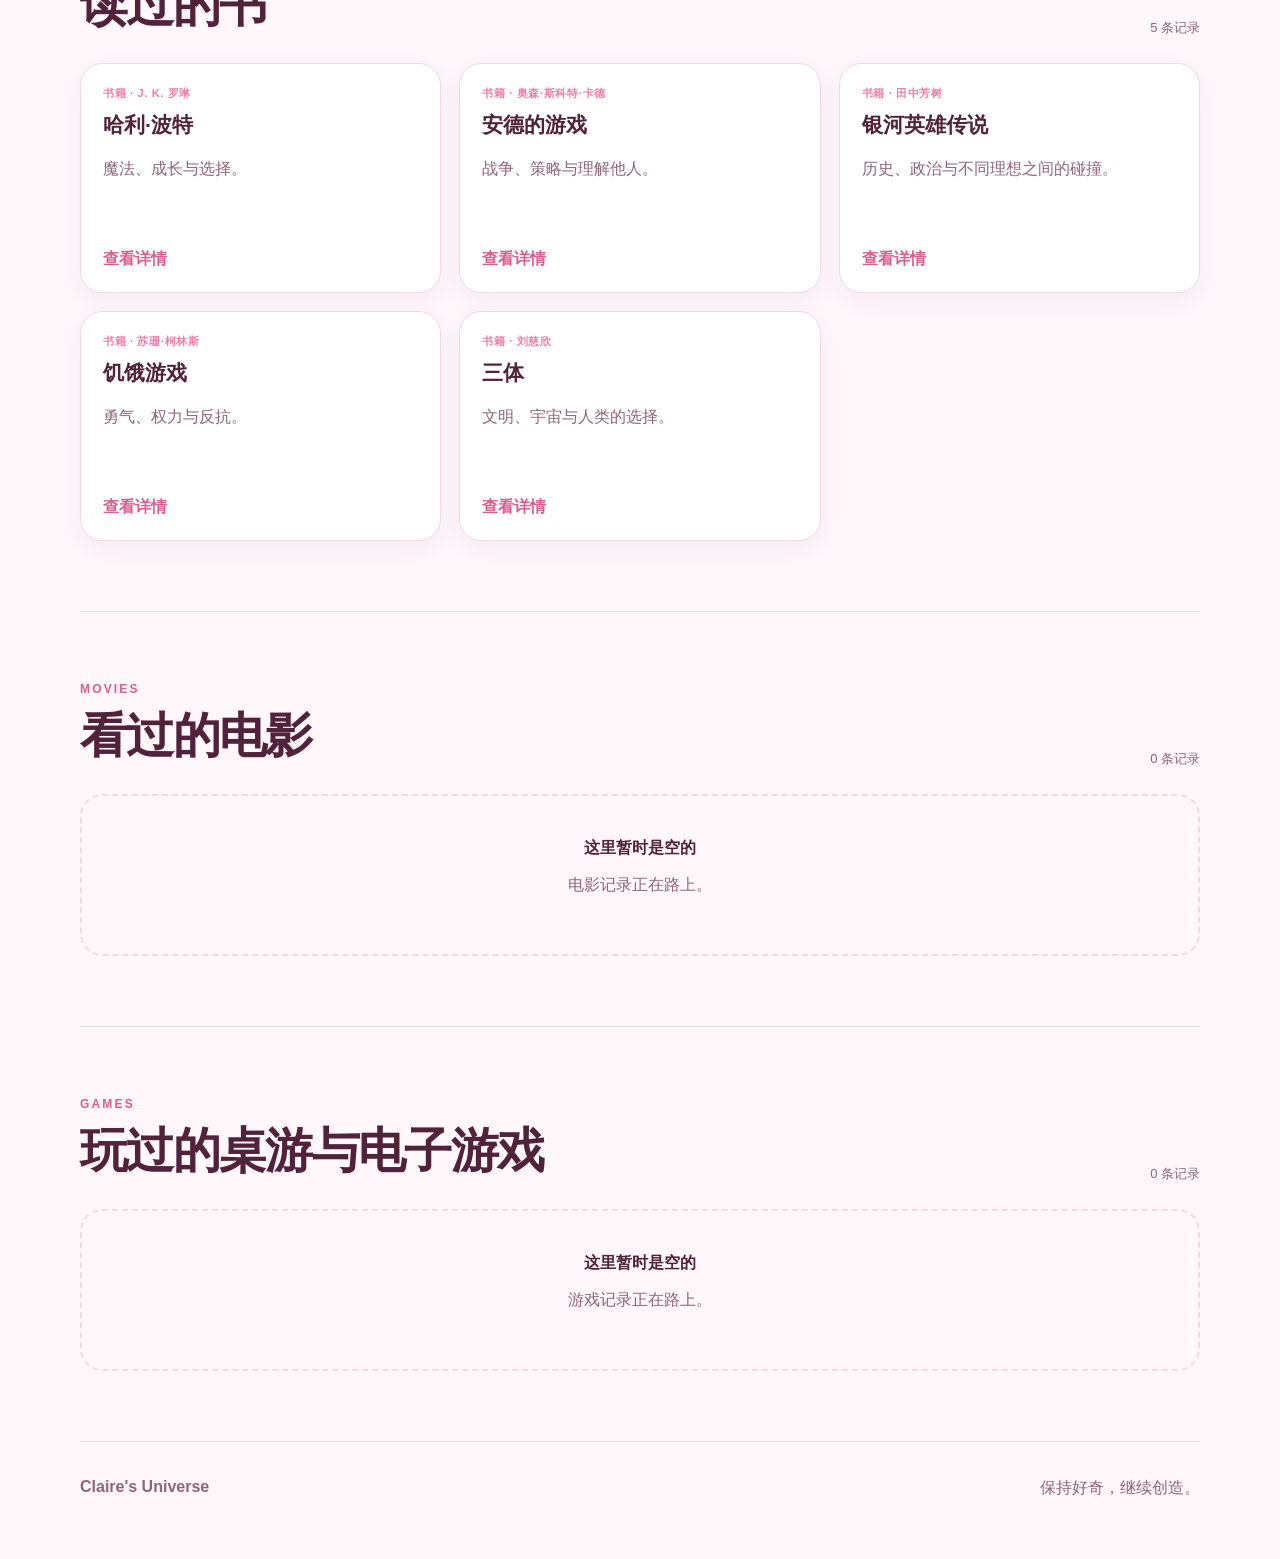
==== commit c5907592: "Publish composition: 我的乐园" ====
--- a/index.html
+++ b/index.html
@@ -69,7 +69,7 @@
     <p id="dialog-content"></p>
   </dialog>
 
-  <script src="compositions-data.js?v=20260612183624"></script>
+  <script src="compositions-data.js?v=20260629191328"></script>
   <script src="artworks-data.js?v=20260617155439"></script>
   <script src="data.js?v=20260611-4"></script>
   <script src="site.js?v=20260611-3"></script>
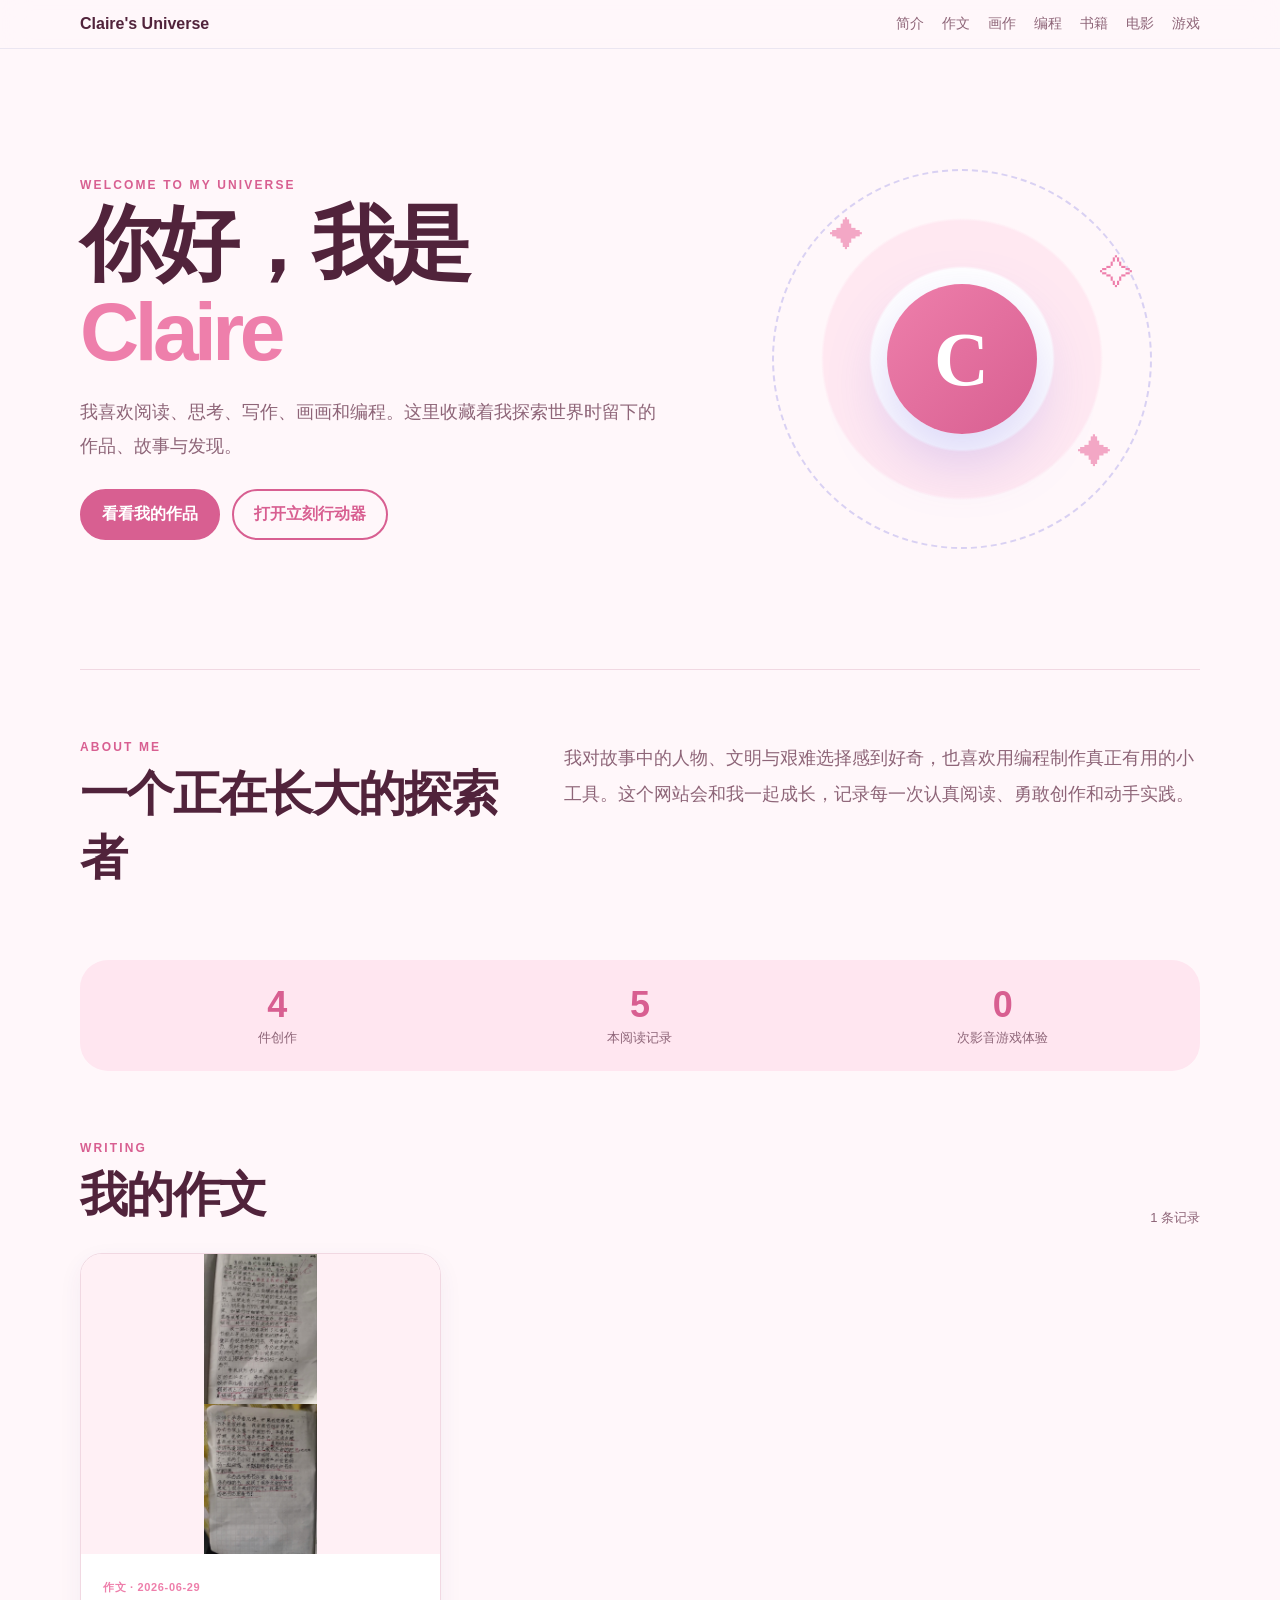
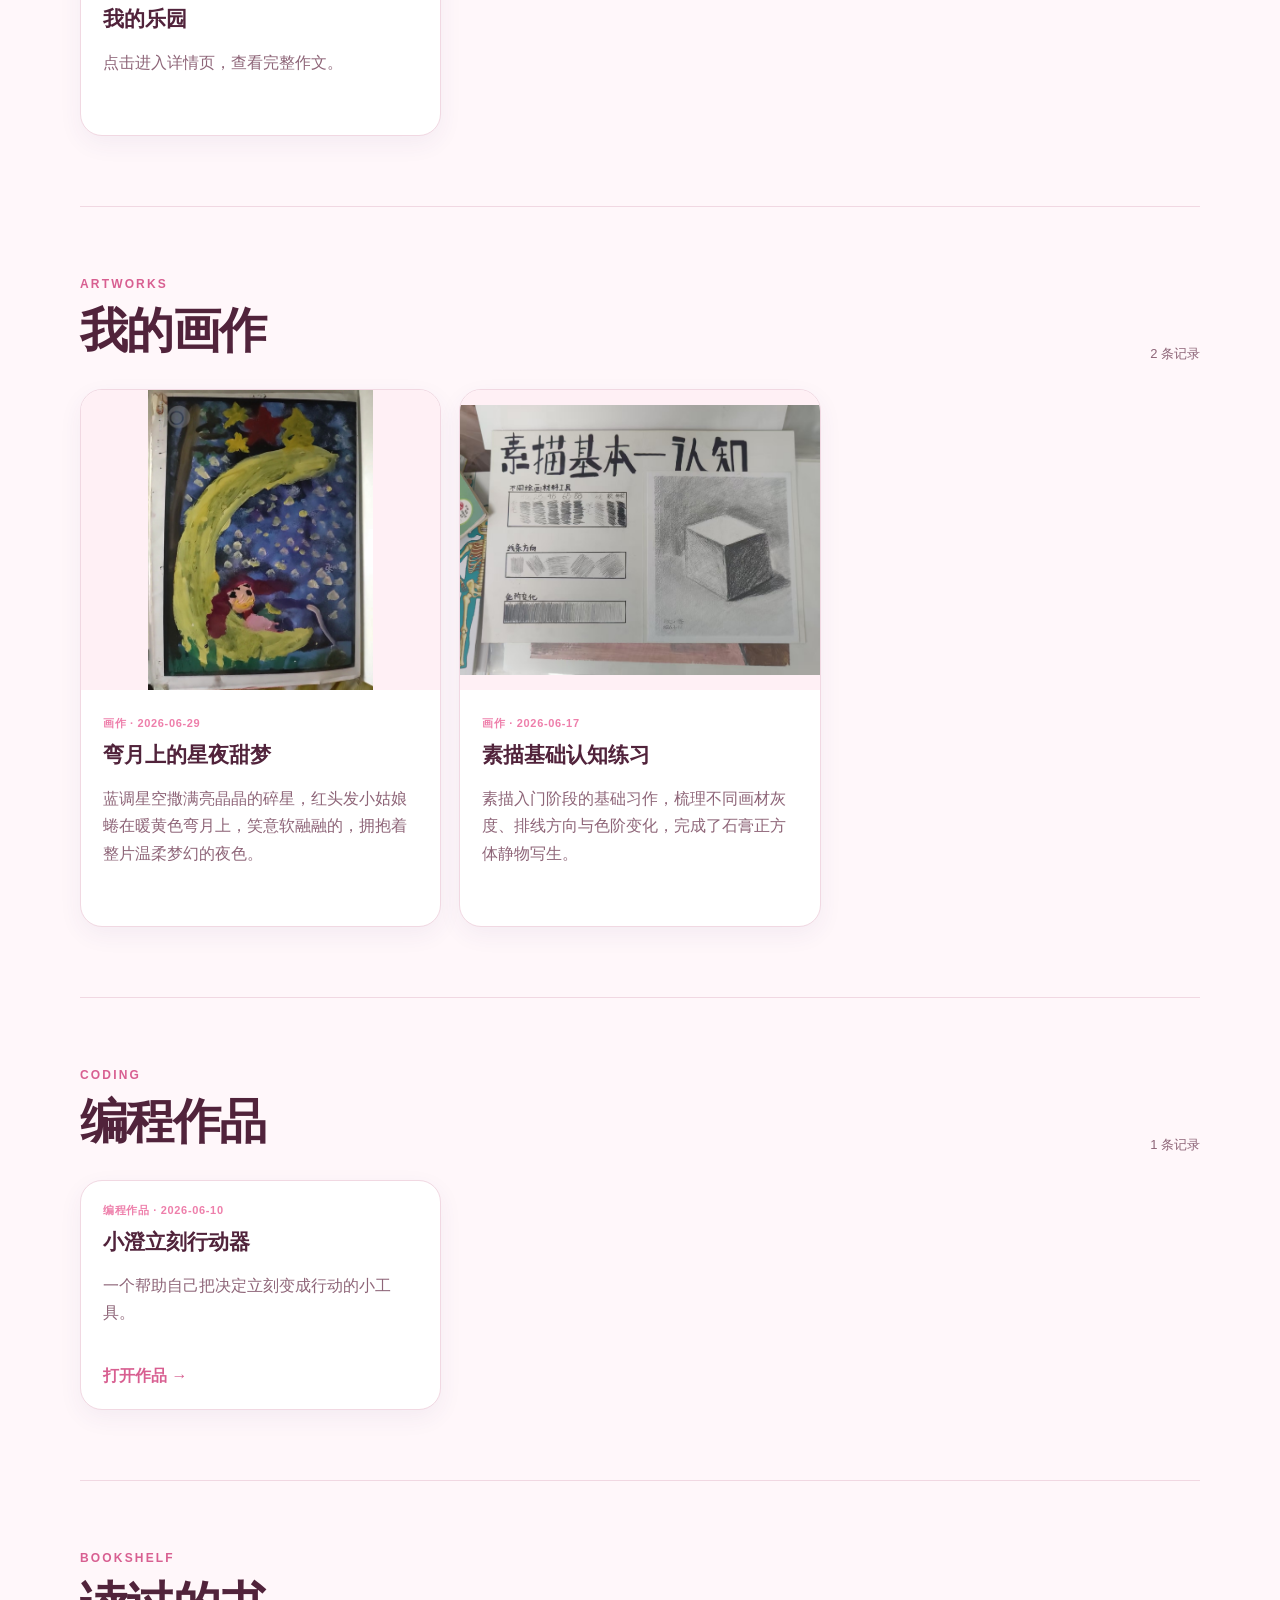
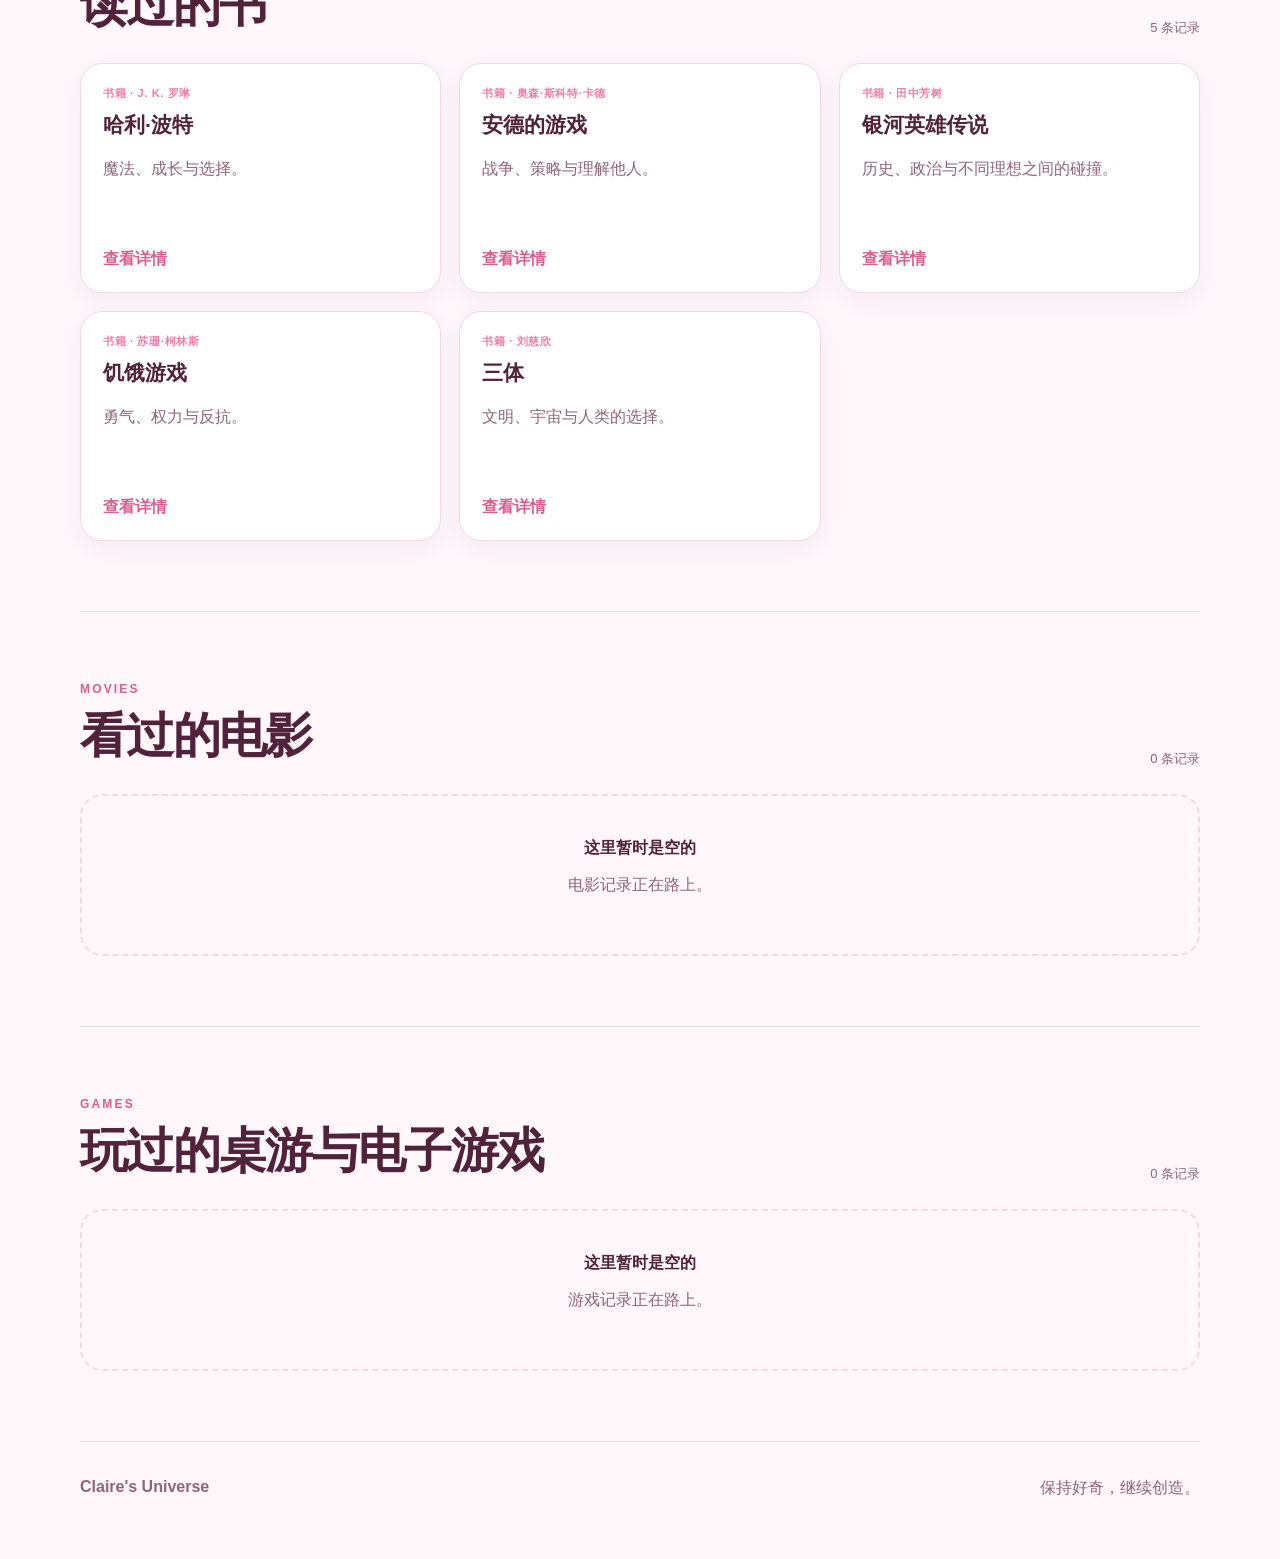
==== commit e61e65d9: "Publish artwork: 弯月上的星夜甜梦" ====
--- a/index.html
+++ b/index.html
@@ -70,7 +70,7 @@
   </dialog>
 
   <script src="compositions-data.js?v=20260629191328"></script>
-  <script src="artworks-data.js?v=20260617155439"></script>
+  <script src="artworks-data.js?v=20260629191537"></script>
   <script src="data.js?v=20260611-4"></script>
   <script src="site.js?v=20260611-3"></script>
 </body>
